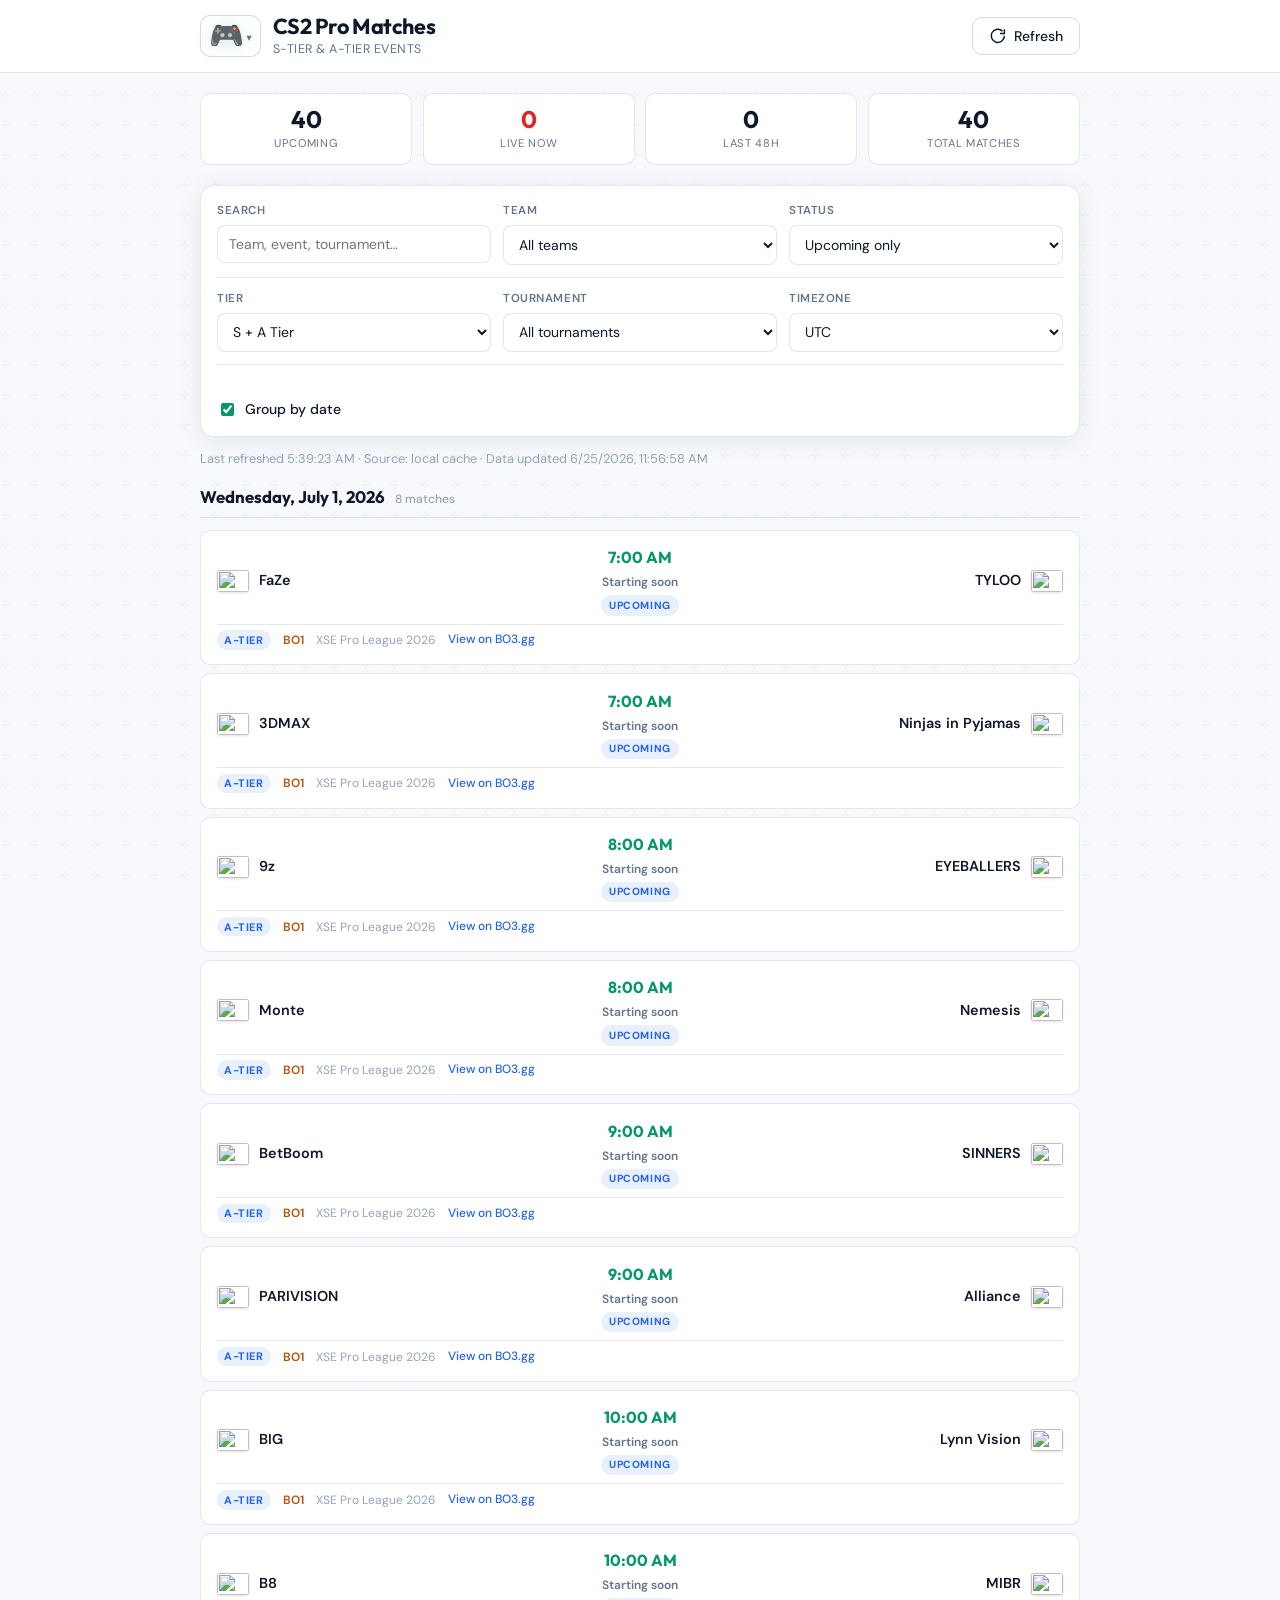
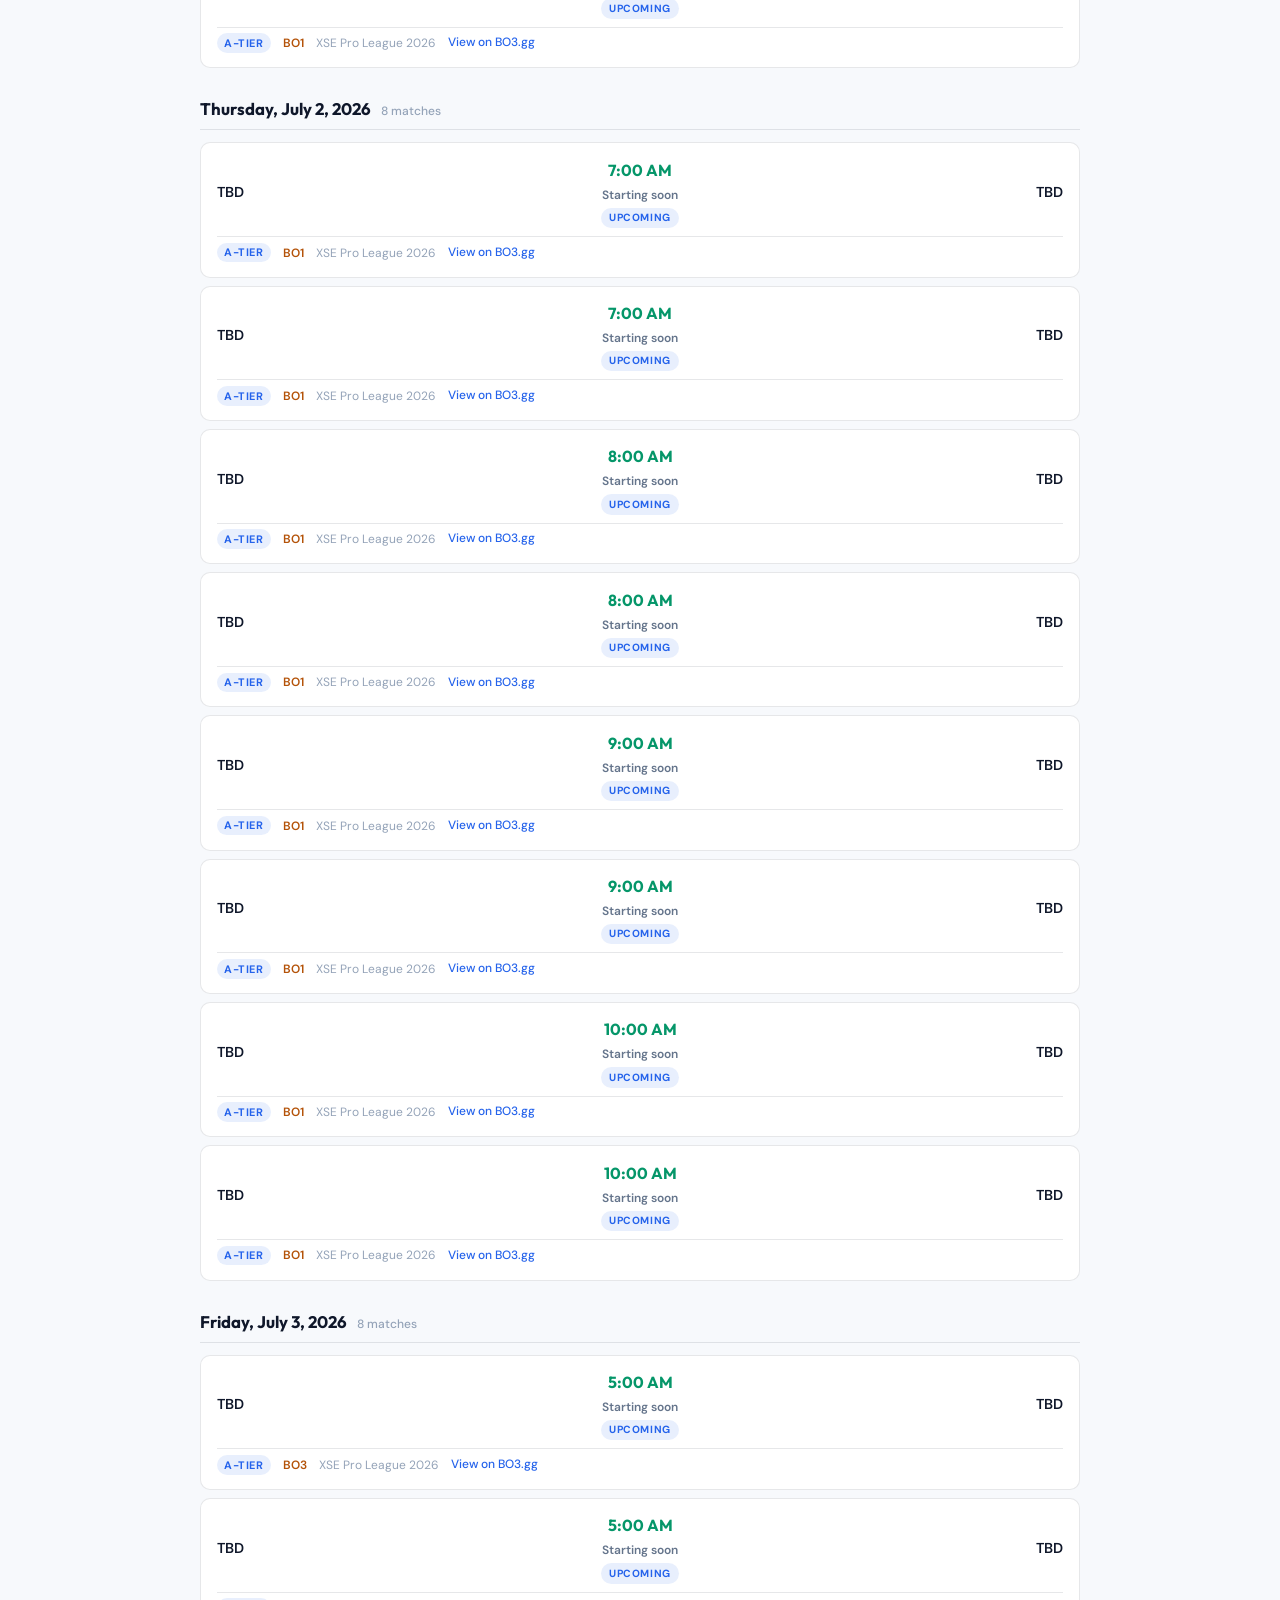
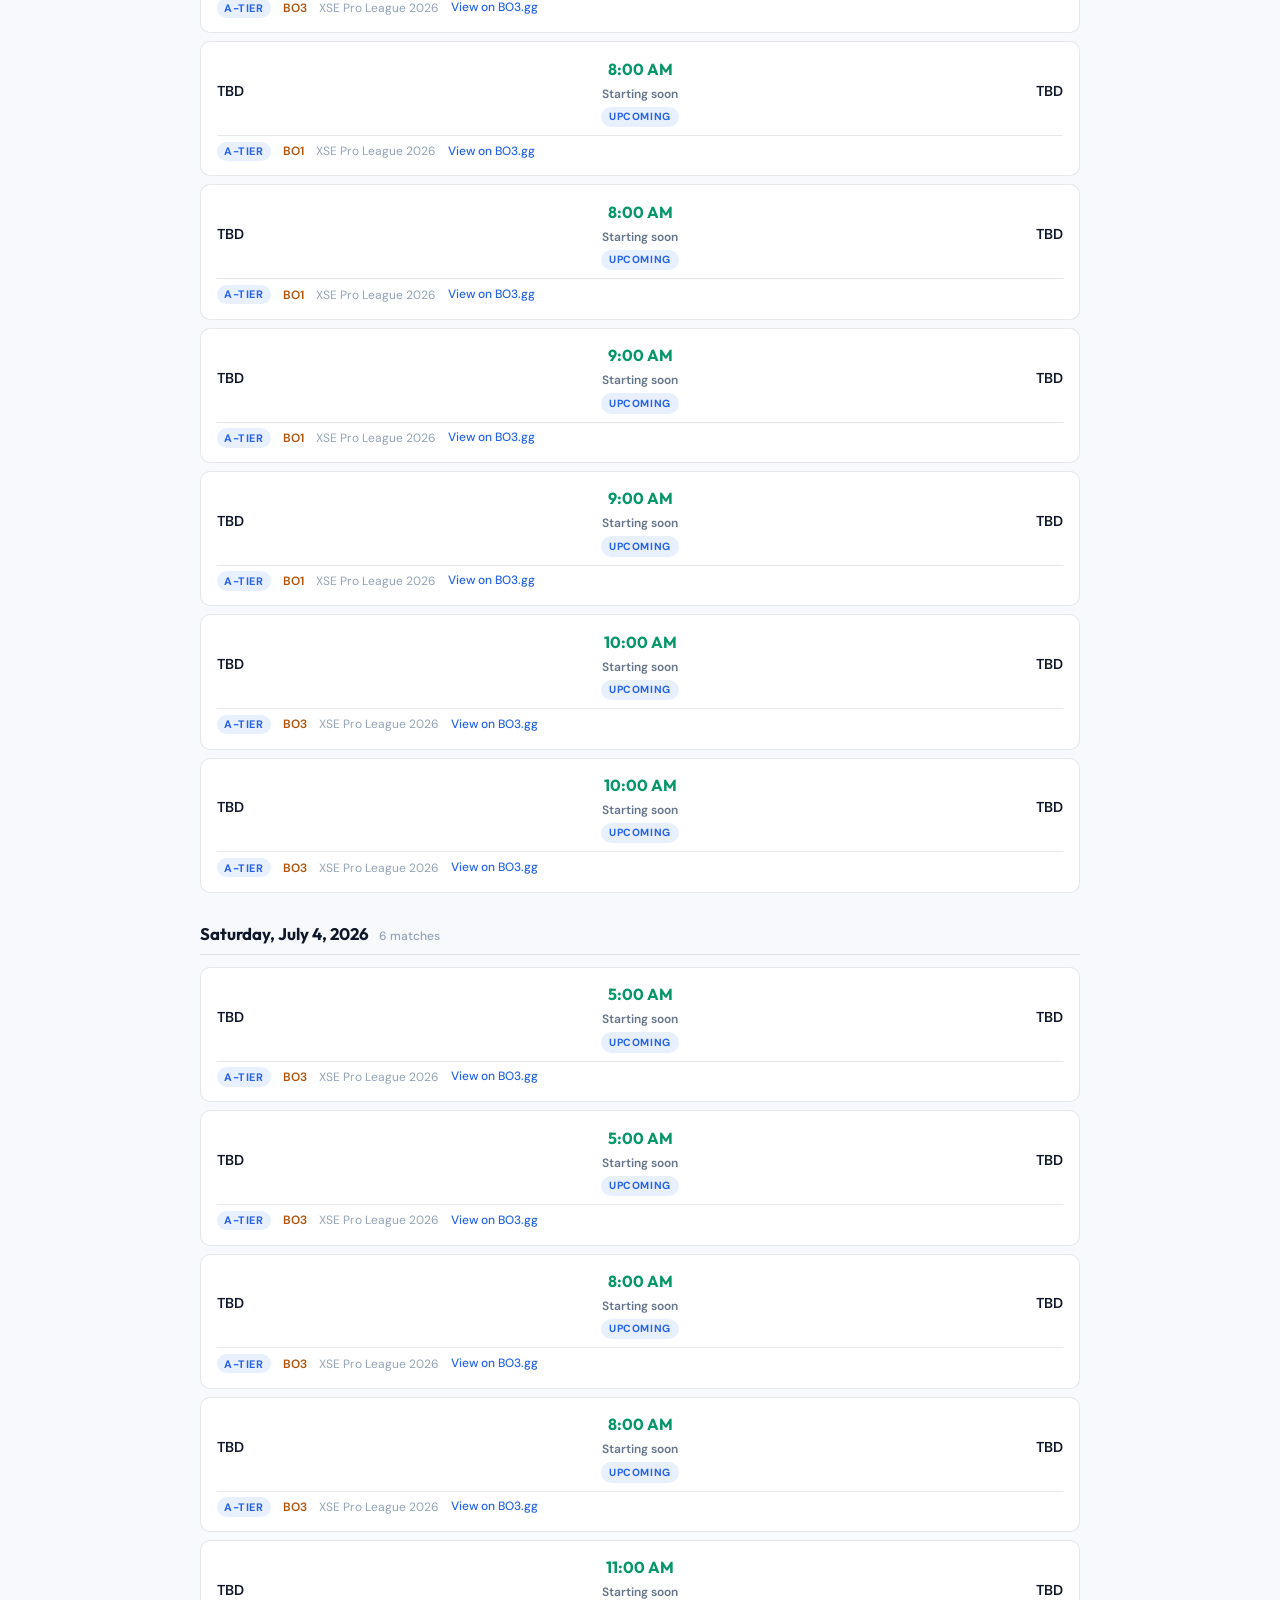
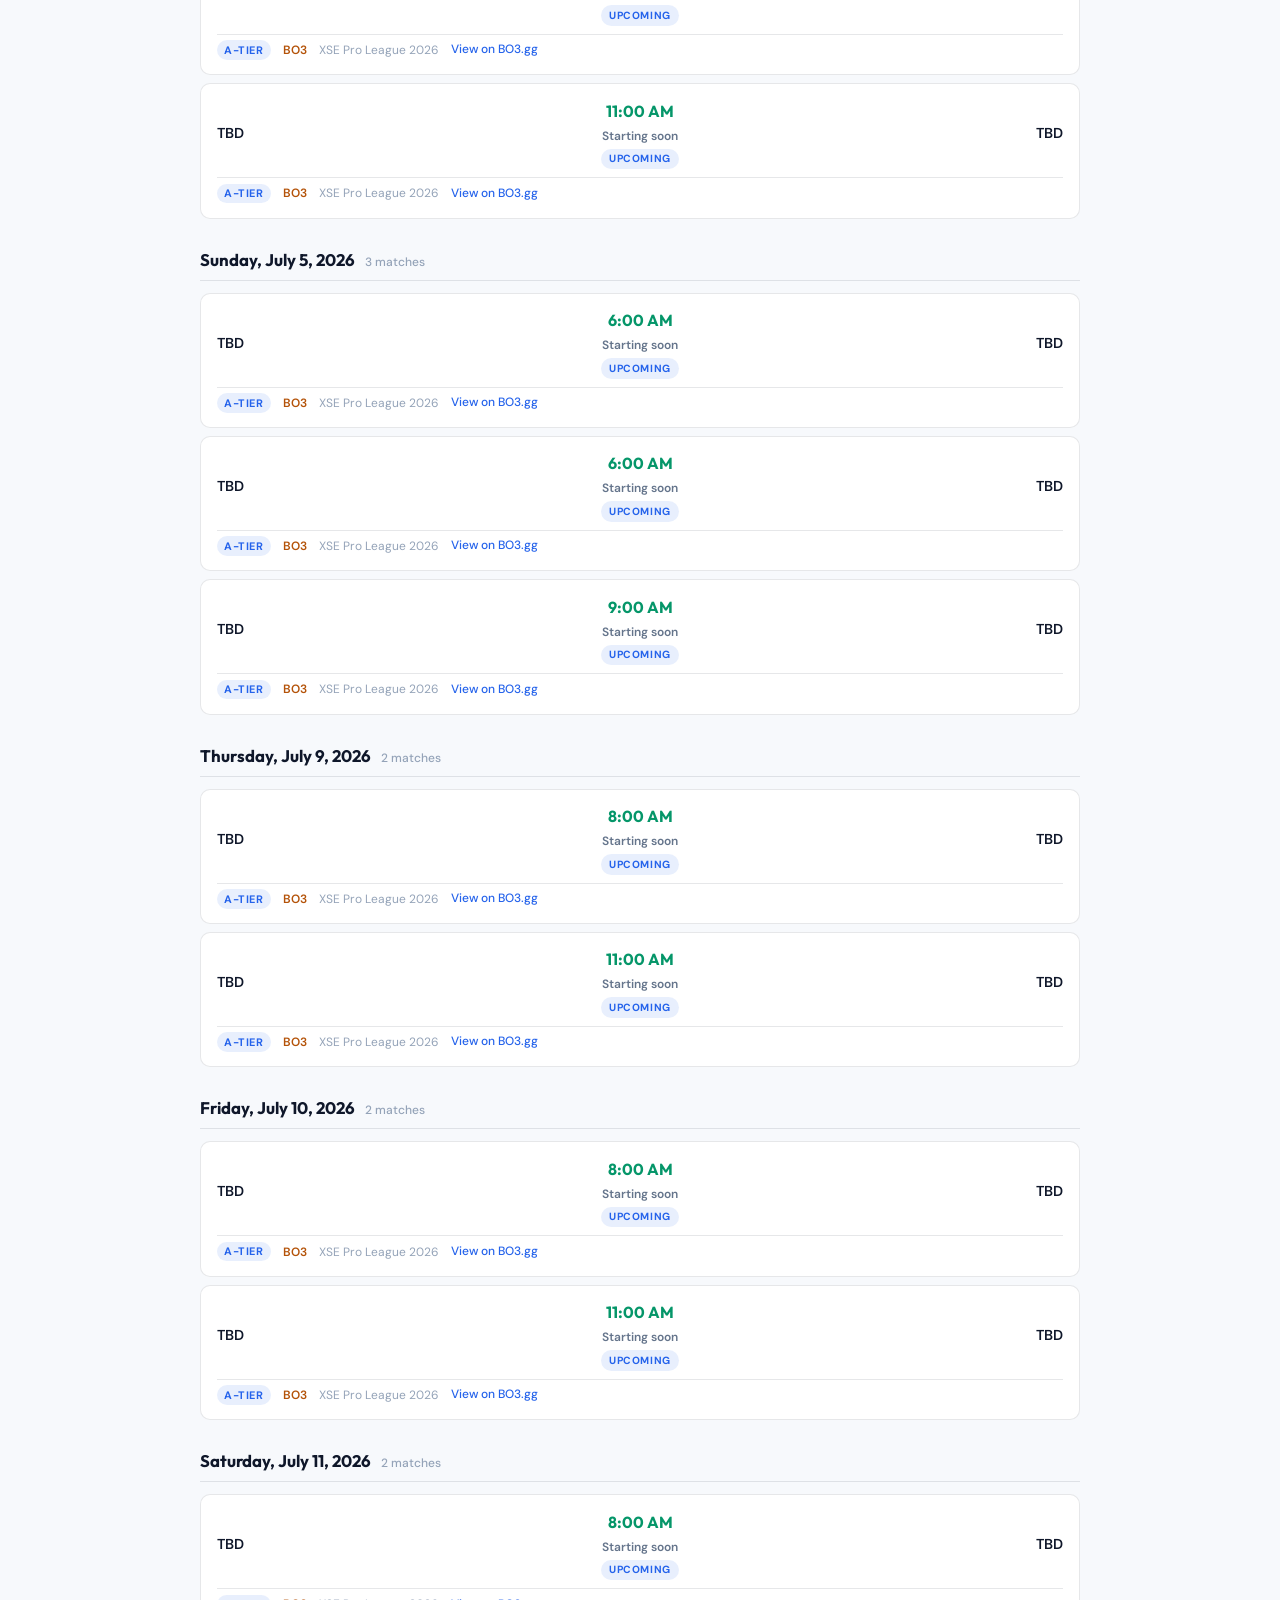
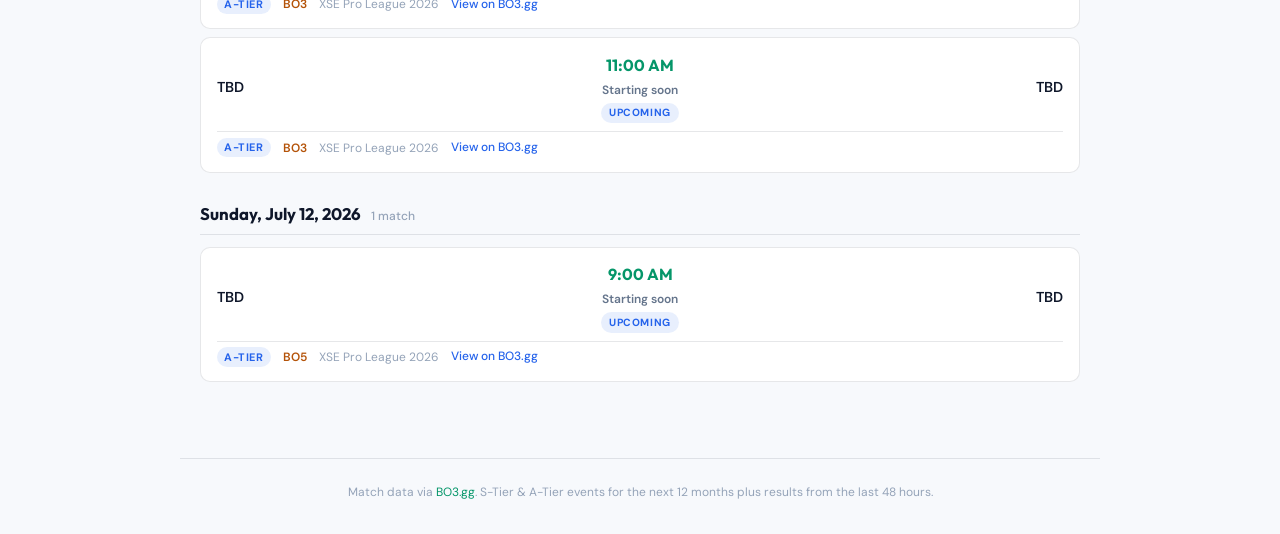
==== cs2.html @ 3adca9ad "Add CS2 page and sport switcher between World Cup and CS2. Includes bundled S/A tier CS2 data, share" ====
<!DOCTYPE html>
<html lang="en">
<head>
  <meta charset="UTF-8">
  <meta name="viewport" content="width=device-width, initial-scale=1.0">
  <meta name="description" content="Counter-Strike 2 pro match schedule — S-Tier and A-Tier events, live scores, and countdowns.">
  <meta name="theme-color" content="#f7f9fc">
  <title>CS2 Pro Matches — S & A Tier</title>
  <link rel="preconnect" href="https://fonts.googleapis.com">
  <link rel="preconnect" href="https://fonts.gstatic.com" crossorigin>
  <link href="https://fonts.googleapis.com/css2?family=DM+Sans:ital,opsz,wght@0,9..40,400;0,9..40,500;0,9..40,600;0,9..40,700;1,9..40,400&family=Outfit:wght@600;700;800&display=swap" rel="stylesheet">
  <link rel="stylesheet" href="styles.css">
</head>
<body class="page-cs2">
  <div class="page-bg" aria-hidden="true"></div>

  <header class="site-header">
    <div class="header-inner">
      <div class="brand">
        <div class="sport-picker">
          <button type="button" class="sport-picker-btn" id="sport-picker-btn" aria-haspopup="listbox" aria-expanded="false" aria-label="Choose sport">
            <span class="sport-picker-icon" aria-hidden="true">🎮</span>
            <span class="sport-picker-caret" aria-hidden="true">▾</span>
          </button>
          <div class="sport-picker-menu" id="sport-picker-menu" hidden role="listbox"></div>
        </div>
        <div>
          <h1>CS2 Pro Matches</h1>
          <p class="brand-sub">S-Tier &amp; A-Tier events</p>
        </div>
      </div>
      <div class="header-actions">
        <button type="button" id="refresh-btn" class="btn btn-ghost" title="Reload latest match data">
          <svg class="icon" viewBox="0 0 24 24" fill="none" stroke="currentColor" stroke-width="2" aria-hidden="true">
            <path d="M21 12a9 9 0 1 1-2.64-6.36"/><polyline points="21 3 21 9 15 9"/>
          </svg>
          <span class="btn-label">Refresh</span>
        </button>
      </div>
    </div>
  </header>

  <main class="main">
    <section class="stats-bar" id="stats-bar" aria-label="Match summary">
      <div class="stat-card">
        <span class="stat-value" id="stat-upcoming">—</span>
        <span class="stat-label">Upcoming</span>
      </div>
      <div class="stat-card stat-live">
        <span class="stat-value" id="stat-live">—</span>
        <span class="stat-label">Live now</span>
      </div>
      <div class="stat-card">
        <span class="stat-value" id="stat-finished">—</span>
        <span class="stat-label">Last 48h</span>
      </div>
      <div class="stat-card">
        <span class="stat-value" id="stat-total">—</span>
        <span class="stat-label">Total matches</span>
      </div>
    </section>

    <section class="controls" aria-label="Filters">
      <div class="controls-row">
        <div class="control-group control-search">
          <label for="search-input">Search</label>
          <input type="search" id="search-input" placeholder="Team, event, tournament…" autocomplete="off">
        </div>
        <div class="control-group">
          <label for="team-filter">Team</label>
          <select id="team-filter">
            <option value="">All teams</option>
          </select>
        </div>
        <div class="control-group">
          <label for="status-filter">Status</label>
          <select id="status-filter">
            <option value="all">All matches</option>
            <option value="upcoming" selected>Upcoming only</option>
            <option value="live">Live only</option>
            <option value="finished">Results (48h)</option>
          </select>
        </div>
      </div>
      <div class="controls-row">
        <div class="control-group">
          <label for="tier-filter">Tier</label>
          <select id="tier-filter">
            <option value="sa" selected>S + A Tier</option>
            <option value="S">S-Tier only</option>
            <option value="A">A-Tier only</option>
          </select>
        </div>
        <div class="control-group">
          <label for="event-filter">Tournament</label>
          <select id="event-filter">
            <option value="">All tournaments</option>
          </select>
        </div>
        <div class="control-group">
          <label for="timezone-select">Timezone</label>
          <select id="timezone-select"></select>
        </div>
      </div>
      <div class="controls-row">
        <div class="control-group control-toggle">
          <label class="toggle-label">
            <input type="checkbox" id="group-by-date" checked>
            <span>Group by date</span>
          </label>
        </div>
      </div>
    </section>

    <p class="meta-line" id="meta-line" aria-live="polite"></p>

    <div id="loading" class="loading" hidden>
      <div class="spinner" aria-hidden="true"></div>
      <p>Loading matches…</p>
    </div>

    <div id="error" class="error-banner" hidden role="alert">
      <p id="error-message"></p>
      <button type="button" class="btn btn-small" id="retry-btn">Try again</button>
    </div>

    <div id="matches-container" class="matches-container"></div>

    <p id="empty-state" class="empty-state" hidden>No matches match your filters. Try adjusting your selection.</p>
  </main>

  <footer class="site-footer">
    <p>Match data via <a href="https://bo3.gg" target="_blank" rel="noopener">BO3.gg</a>. S-Tier &amp; A-Tier events for the next 12 months plus results from the last 48 hours.</p>
  </footer>

  <script src="shared.js"></script>
  <script src="data/cs2-matches.js"></script>
  <script src="cs2.js"></script>
</body>
</html>
---- styles.css ----
:root {
  --bg-deep: #f7f9fc;
  --bg-card: #ffffff;
  --bg-card-hover: #f1f5f9;
  --bg-input: #ffffff;
  --border: rgba(15, 23, 42, 0.1);
  --border-strong: rgba(15, 23, 42, 0.16);
  --text: #0f172a;
  --text-muted: #64748b;
  --text-dim: #94a3b8;
  --accent: #059669;
  --accent-glow: rgba(5, 150, 105, 0.18);
  --accent-2: #2563eb;
  --live: #dc2626;
  --live-glow: rgba(220, 38, 38, 0.18);
  --gold: #b45309;
  --radius: 14px;
  --radius-sm: 10px;
  --shadow: 0 4px 24px rgba(15, 23, 42, 0.08);
  --font-body: "DM Sans", system-ui, sans-serif;
  --font-display: "Outfit", system-ui, sans-serif;
  --header-h: 72px;
  --max-w: 920px;
}

*, *::before, *::after {
  box-sizing: border-box;
}

html {
  scroll-behavior: smooth;
}

body {
  margin: 0;
  min-height: 100dvh;
  font-family: var(--font-body);
  font-size: 15px;
  line-height: 1.5;
  color: var(--text);
  background: var(--bg-deep);
  -webkit-font-smoothing: antialiased;
}

.page-bg {
  position: fixed;
  inset: 0;
  z-index: -1;
  background:
    radial-gradient(ellipse 80% 50% at 50% -20%, rgba(5, 150, 105, 0.08), transparent),
    radial-gradient(ellipse 60% 40% at 100% 50%, rgba(37, 99, 235, 0.06), transparent),
    radial-gradient(ellipse 50% 30% at 0% 80%, rgba(180, 83, 9, 0.05), transparent),
    var(--bg-deep);
}

.page-bg::after {
  content: "";
  position: absolute;
  inset: 0;
  background-image: url("data:image/svg+xml,%3Csvg width='60' height='60' viewBox='0 0 60 60' xmlns='http://www.w3.org/2000/svg'%3E%3Cg fill='none' fill-rule='evenodd'%3E%3Cg fill='%230f172a' fill-opacity='0.03'%3E%3Cpath d='M36 34v-4h-2v4h-4v2h4v4h2v-4h4v-2h-4zm0-30V0h-2v4h-4v2h4v4h2V6h4V4h-4zM6 34v-4H4v4H0v2h4v4h2v-4h4v-2H6zM6 4V0H4v4H0v2h4v4h2V6h4V4H6z'/%3E%3C/g%3E%3C/g%3E%3C/svg%3E");
  opacity: 0.8;
  pointer-events: none;
}

/* Header */
.site-header {
  position: sticky;
  top: 0;
  z-index: 100;
  backdrop-filter: blur(16px) saturate(1.4);
  background: rgba(255, 255, 255, 0.88);
  border-bottom: 1px solid var(--border);
}

.header-inner {
  max-width: var(--max-w);
  margin: 0 auto;
  padding: 0.85rem 1.25rem;
  display: flex;
  align-items: center;
  justify-content: space-between;
  gap: 1rem;
}

.brand {
  display: flex;
  align-items: center;
  gap: 0.75rem;
}

.brand-icon {
  font-size: 1.75rem;
  filter: drop-shadow(0 2px 8px var(--accent-glow));
}

.sport-picker {
  position: relative;
}

.sport-picker-btn {
  display: flex;
  align-items: center;
  gap: 0.15rem;
  padding: 0.35rem 0.5rem;
  border: 1px solid var(--border-strong);
  border-radius: var(--radius-sm);
  background: var(--bg-card);
  cursor: pointer;
  font-family: inherit;
  transition: border-color 0.15s, box-shadow 0.15s;
}

.sport-picker-btn:hover {
  border-color: var(--accent);
  box-shadow: 0 0 0 3px var(--accent-glow);
}

.sport-picker-icon {
  font-size: 1.75rem;
  line-height: 1;
  filter: drop-shadow(0 2px 8px var(--accent-glow));
}

.sport-picker-caret {
  font-size: 0.65rem;
  color: var(--text-muted);
  margin-top: 0.15rem;
}

.sport-picker-menu {
  position: absolute;
  top: calc(100% + 0.35rem);
  left: 0;
  z-index: 100;
  min-width: 12rem;
  padding: 0.35rem;
  border: 1px solid var(--border-strong);
  border-radius: var(--radius-sm);
  background: var(--bg-card);
  box-shadow: var(--shadow-lg);
}

.sport-option {
  display: flex;
  align-items: center;
  gap: 0.5rem;
  padding: 0.55rem 0.75rem;
  border-radius: calc(var(--radius-sm) - 2px);
  color: var(--text);
  text-decoration: none;
  font-size: 0.875rem;
  font-weight: 500;
}

.sport-option:hover {
  background: rgba(37, 99, 235, 0.08);
}

.sport-option.is-active {
  background: rgba(37, 99, 235, 0.12);
  color: var(--accent-2);
  font-weight: 600;
}

.page-cs2 .page-bg {
  background:
    radial-gradient(ellipse 80% 50% at 50% -20%, rgba(249, 115, 22, 0.08), transparent),
    radial-gradient(ellipse 60% 40% at 100% 0%, rgba(37, 99, 235, 0.06), transparent),
    var(--bg);
}

.match-meta .tier-tag {
  font-weight: 700;
  font-size: 0.68rem;
  text-transform: uppercase;
  letter-spacing: 0.05em;
  padding: 0.1rem 0.45rem;
  border-radius: 999px;
}

.tier-tag.tier-s {
  background: rgba(234, 179, 8, 0.15);
  color: #b45309;
}

.tier-tag.tier-a {
  background: rgba(37, 99, 235, 0.1);
  color: var(--accent-2);
}

.match-link {
  color: var(--accent-2);
  text-decoration: none;
  font-weight: 500;
}

.match-link:hover {
  text-decoration: underline;
}

.team-logo {
  object-fit: contain;
  border-radius: 4px;
}

.brand h1 {
  margin: 0;
  font-family: var(--font-display);
  font-size: 1.35rem;
  font-weight: 700;
  letter-spacing: -0.02em;
  line-height: 1.2;
}

.brand-sub {
  margin: 0;
  font-size: 0.78rem;
  color: var(--text-muted);
  letter-spacing: 0.04em;
  text-transform: uppercase;
}

/* Buttons */
.btn {
  display: inline-flex;
  align-items: center;
  gap: 0.45rem;
  padding: 0.55rem 1rem;
  border: 1px solid var(--border-strong);
  border-radius: var(--radius-sm);
  background: var(--bg-card);
  color: var(--text);
  font-family: inherit;
  font-size: 0.875rem;
  font-weight: 500;
  cursor: pointer;
  transition: background 0.2s, border-color 0.2s, transform 0.15s;
}

.btn:hover {
  background: var(--bg-card-hover);
  border-color: rgba(5, 150, 105, 0.35);
}

.btn:active {
  transform: scale(0.97);
}

.btn-ghost {
  background: transparent;
}

.btn-small {
  padding: 0.4rem 0.85rem;
  font-size: 0.8rem;
}

.icon {
  width: 1.1rem;
  height: 1.1rem;
}

.btn.is-loading .icon {
  animation: spin 0.8s linear infinite;
}

@keyframes spin {
  to { transform: rotate(360deg); }
}

/* Main */
.main {
  max-width: var(--max-w);
  margin: 0 auto;
  padding: 1.25rem 1.25rem 3rem;
}

/* Stats bar */
.stats-bar {
  display: grid;
  grid-template-columns: repeat(4, 1fr);
  gap: 0.65rem;
  margin-bottom: 1.25rem;
}

.stat-card {
  background: var(--bg-card);
  border: 1px solid var(--border);
  border-radius: var(--radius-sm);
  padding: 0.75rem 0.5rem;
  text-align: center;
  backdrop-filter: blur(8px);
}

.stat-value {
  display: block;
  font-family: var(--font-display);
  font-size: 1.5rem;
  font-weight: 700;
  line-height: 1.1;
  color: var(--text);
}

.stat-label {
  display: block;
  margin-top: 0.2rem;
  font-size: 0.7rem;
  color: var(--text-muted);
  text-transform: uppercase;
  letter-spacing: 0.06em;
}

.stat-live .stat-value {
  color: var(--live);
}

.stat-live.has-live {
  border-color: rgba(220, 38, 38, 0.35);
  box-shadow: 0 0 16px var(--live-glow);
  animation: pulse-live 2s ease-in-out infinite;
}

@keyframes pulse-live {
  0%, 100% { box-shadow: 0 0 12px var(--live-glow); }
  50% { box-shadow: 0 0 24px var(--live-glow); }
}

/* Controls */
.controls {
  background: var(--bg-card);
  border: 1px solid var(--border);
  border-radius: var(--radius);
  padding: 1rem;
  margin-bottom: 0.75rem;
  backdrop-filter: blur(12px);
  box-shadow: var(--shadow);
}

.controls-row {
  display: grid;
  grid-template-columns: repeat(3, 1fr);
  gap: 0.75rem;
}

.controls-row + .controls-row {
  margin-top: 0.75rem;
  padding-top: 0.75rem;
  border-top: 1px solid var(--border);
}

.control-group {
  display: flex;
  flex-direction: column;
  gap: 0.35rem;
  min-width: 0;
}

.control-group label {
  font-size: 0.72rem;
  font-weight: 600;
  color: var(--text-muted);
  text-transform: uppercase;
  letter-spacing: 0.05em;
}

.control-group input,
.control-group select {
  width: 100%;
  padding: 0.55rem 0.7rem;
  border: 1px solid var(--border);
  border-radius: 8px;
  background: var(--bg-input);
  color: var(--text);
  font-family: inherit;
  font-size: 0.875rem;
  outline: none;
  transition: border-color 0.2s, box-shadow 0.2s;
}

.control-group input:focus,
.control-group select:focus {
  border-color: var(--accent);
  box-shadow: 0 0 0 3px var(--accent-glow);
}

.control-search {
  grid-column: span 1;
}

.toggle-label {
  display: flex;
  align-items: center;
  gap: 0.5rem;
  margin-top: 1.35rem;
  font-size: 0.875rem !important;
  font-weight: 500 !important;
  text-transform: none !important;
  letter-spacing: normal !important;
  color: var(--text) !important;
  cursor: pointer;
}

.toggle-label input {
  width: auto;
  accent-color: var(--accent);
}

.meta-line {
  margin: 0 0 1rem;
  font-size: 0.8rem;
  color: var(--text-dim);
}

/* Loading & error */
.loading {
  display: flex;
  flex-direction: column;
  align-items: center;
  gap: 1rem;
  padding: 3rem 1rem;
  color: var(--text-muted);
}

.loading[hidden],
.error-banner[hidden],
.empty-state[hidden] {
  display: none !important;
}

.spinner {
  width: 36px;
  height: 36px;
  border: 3px solid var(--border);
  border-top-color: var(--accent);
  border-radius: 50%;
  animation: spin 0.7s linear infinite;
}

.error-banner {
  display: flex;
  align-items: center;
  justify-content: space-between;
  gap: 1rem;
  flex-wrap: wrap;
  padding: 0.85rem 1rem;
  margin-bottom: 1rem;
  background: #fef2f2;
  border: 1px solid rgba(220, 38, 38, 0.25);
  border-radius: var(--radius-sm);
  color: #b91c1c;
}

.error-banner p {
  margin: 0;
  font-size: 0.875rem;
}

.empty-state {
  text-align: center;
  padding: 2.5rem 1rem;
  color: var(--text-muted);
}

/* Date groups */
.date-group {
  margin-bottom: 1.75rem;
}

.date-heading {
  display: flex;
  align-items: baseline;
  gap: 0.65rem;
  margin: 0 0 0.75rem;
  padding-bottom: 0.5rem;
  border-bottom: 1px solid var(--border);
}

.date-heading time {
  font-family: var(--font-display);
  font-size: 1.05rem;
  font-weight: 700;
  color: var(--text);
}

.date-heading .match-count {
  font-size: 0.75rem;
  color: var(--text-dim);
  font-weight: 500;
}

/* Match card */
.match-card {
  display: grid;
  grid-template-columns: 1fr auto 1fr;
  align-items: center;
  gap: 0.5rem 0.75rem;
  padding: 0.9rem 1rem;
  margin-bottom: 0.5rem;
  background: var(--bg-card);
  border: 1px solid var(--border);
  border-radius: var(--radius-sm);
  backdrop-filter: blur(8px);
  transition: background 0.2s, border-color 0.2s, transform 0.15s;
}

.match-card:hover {
  background: var(--bg-card-hover);
  border-color: var(--border-strong);
}

.match-card.is-live {
  border-color: rgba(220, 38, 38, 0.35);
  box-shadow: 0 0 12px var(--live-glow);
}

.match-card.is-finished {
  opacity: 0.88;
}

.team {
  display: flex;
  align-items: center;
  gap: 0.6rem;
  min-width: 0;
}

.team-away {
  flex-direction: row-reverse;
  text-align: right;
}

.team-flag {
  width: 32px;
  height: 22px;
  object-fit: cover;
  border-radius: 3px;
  box-shadow: 0 1px 3px rgba(15, 23, 42, 0.12);
  flex-shrink: 0;
}

.team-name {
  font-weight: 600;
  font-size: 0.9rem;
  white-space: nowrap;
  overflow: hidden;
  text-overflow: ellipsis;
}

.team-link {
  padding: 0;
  border: none;
  background: none;
  font: inherit;
  color: inherit;
  cursor: pointer;
  text-align: inherit;
  border-radius: 4px;
  transition: color 0.15s;
}

.team-link:hover {
  color: var(--accent);
  text-decoration: underline;
  text-underline-offset: 2px;
}

.team-link:focus-visible {
  outline: 2px solid var(--accent);
  outline-offset: 2px;
}

.team-away .team-link {
  text-align: right;
}

.match-center {
  display: flex;
  flex-direction: column;
  align-items: center;
  gap: 0.25rem;
  min-width: 5.5rem;
}

.match-time {
  font-family: var(--font-display);
  font-size: 1rem;
  font-weight: 700;
  color: var(--accent);
  white-space: nowrap;
}

.match-countdown {
  font-size: 0.75rem;
  font-weight: 600;
  color: var(--text-muted);
  font-variant-numeric: tabular-nums;
  white-space: nowrap;
}

.match-score {
  font-family: var(--font-display);
  font-size: 1.25rem;
  font-weight: 800;
  letter-spacing: 0.05em;
  color: var(--text);
}

.match-vs {
  font-size: 0.75rem;
  font-weight: 600;
  color: var(--text-dim);
  letter-spacing: 0.08em;
}

.status-badge {
  display: inline-flex;
  align-items: center;
  gap: 0.3rem;
  padding: 0.15rem 0.5rem;
  border-radius: 999px;
  font-size: 0.65rem;
  font-weight: 700;
  text-transform: uppercase;
  letter-spacing: 0.06em;
}

.status-upcoming {
  background: rgba(37, 99, 235, 0.1);
  color: var(--accent-2);
}

.status-live {
  background: rgba(220, 38, 38, 0.1);
  color: var(--live);
}

.status-live::before {
  content: "";
  width: 6px;
  height: 6px;
  border-radius: 50%;
  background: var(--live);
  animation: blink 1.2s ease-in-out infinite;
}

@keyframes blink {
  0%, 100% { opacity: 1; }
  50% { opacity: 0.3; }
}

.status-finished {
  background: rgba(15, 23, 42, 0.06);
  color: var(--text-muted);
}

.match-meta {
  grid-column: 1 / -1;
  display: flex;
  flex-wrap: wrap;
  gap: 0.35rem 0.75rem;
  padding-top: 0.35rem;
  border-top: 1px solid var(--border);
  font-size: 0.75rem;
  color: var(--text-dim);
}

.match-meta span {
  display: inline-flex;
  align-items: center;
  gap: 0.25rem;
}

.match-meta .group-tag {
  color: var(--gold);
  font-weight: 600;
}

/* Footer */
.site-footer {
  max-width: var(--max-w);
  margin: 0 auto;
  padding: 1.5rem 1.25rem 2rem;
  border-top: 1px solid var(--border);
  text-align: center;
}

.site-footer p {
  margin: 0;
  font-size: 0.75rem;
  color: var(--text-dim);
  line-height: 1.6;
}

.site-footer a {
  color: var(--accent);
  text-decoration: none;
}

.site-footer a:hover {
  text-decoration: underline;
}

/* Responsive */
@media (max-width: 720px) {
  .stats-bar {
    grid-template-columns: repeat(2, 1fr);
  }

  .controls-row {
    grid-template-columns: 1fr;
  }

  .control-search {
    grid-column: span 1;
  }

  .toggle-label {
    margin-top: 0;
  }

  .btn-label {
    display: none;
  }

  .match-card {
    grid-template-columns: 1fr;
    grid-template-rows: auto auto auto;
    text-align: center;
    gap: 0.65rem;
    padding: 1rem;
  }

  .team {
    justify-content: center !important;
    flex-direction: row !important;
    text-align: left !important;
  }

  .team-away {
    flex-direction: row !important;
  }

  .match-center {
    order: -1;
    flex-direction: row;
    flex-wrap: wrap;
    justify-content: center;
    gap: 0.5rem;
  }

  .match-meta {
    justify-content: center;
  }
}

@media (max-width: 400px) {
  .brand h1 {
    font-size: 1.15rem;
  }

  .stat-value {
    font-size: 1.25rem;
  }
}

@media (prefers-reduced-motion: reduce) {
  *, *::before, *::after {
    animation-duration: 0.01ms !important;
    animation-iteration-count: 1 !important;
    transition-duration: 0.01ms !important;
  }
}

/* Squad modal */
body.modal-open {
  overflow: hidden;
}

.modal[hidden] {
  display: none !important;
}

.modal {
  position: fixed;
  inset: 0;
  z-index: 200;
  display: flex;
  align-items: center;
  justify-content: center;
  padding: 1rem;
}

.modal-backdrop {
  position: absolute;
  inset: 0;
  background: rgba(15, 23, 42, 0.45);
  backdrop-filter: blur(4px);
}

.modal-panel {
  position: relative;
  width: min(520px, 100%);
  max-height: min(85dvh, 720px);
  display: flex;
  flex-direction: column;
  background: var(--bg-card);
  border: 1px solid var(--border-strong);
  border-radius: var(--radius);
  box-shadow: 0 24px 64px rgba(15, 23, 42, 0.18);
  overflow: hidden;
}

.modal-header {
  display: flex;
  align-items: flex-start;
  justify-content: space-between;
  gap: 1rem;
  padding: 1rem 1.1rem;
  border-bottom: 1px solid var(--border);
  background: #fff;
}

.modal-title-wrap {
  display: flex;
  align-items: center;
  gap: 0.75rem;
  min-width: 0;
}

.squad-flag {
  border-radius: 4px;
  box-shadow: 0 1px 4px rgba(15, 23, 42, 0.12);
  flex-shrink: 0;
}

.modal-title {
  margin: 0;
  font-family: var(--font-display);
  font-size: 1.2rem;
  font-weight: 700;
  line-height: 1.2;
}

.modal-subtitle {
  margin: 0.2rem 0 0;
  font-size: 0.8rem;
  color: var(--text-muted);
}

.modal-close {
  flex-shrink: 0;
  width: 2rem;
  height: 2rem;
  border: none;
  border-radius: 8px;
  background: var(--bg-card-hover);
  color: var(--text-muted);
  font-size: 1.35rem;
  line-height: 1;
  cursor: pointer;
  transition: background 0.15s, color 0.15s;
}

.modal-close:hover {
  background: var(--border);
  color: var(--text);
}

.modal-body {
  overflow-y: auto;
  padding: 0.75rem 1rem 1.25rem;
}

.squad-section + .squad-section {
  margin-top: 1rem;
}

.squad-section-title {
  margin: 0 0 0.5rem;
  font-size: 0.72rem;
  font-weight: 700;
  text-transform: uppercase;
  letter-spacing: 0.06em;
  color: var(--text-muted);
}

.player-list {
  list-style: none;
  margin: 0;
  padding: 0;
}

.player-row {
  display: flex;
  align-items: flex-start;
  gap: 0.75rem;
  padding: 0.55rem 0;
  border-bottom: 1px solid var(--border);
}

.player-row:last-child {
  border-bottom: none;
}

.player-no {
  flex-shrink: 0;
  width: 1.75rem;
  font-family: var(--font-display);
  font-weight: 700;
  font-size: 0.9rem;
  color: var(--accent);
  text-align: center;
}

.player-info {
  min-width: 0;
  display: flex;
  flex-direction: column;
  gap: 0.1rem;
}

.player-name {
  font-weight: 600;
  font-size: 0.9rem;
  color: var(--text);
}

.player-captain {
  margin-left: 0.25rem;
  font-size: 0.75rem;
  font-weight: 700;
  color: var(--gold);
}

.player-meta {
  font-size: 0.75rem;
  color: var(--text-dim);
}

@media (max-width: 720px) {
  .modal {
    padding: 0;
    align-items: flex-end;
  }

  .modal-panel {
    width: 100%;
    max-height: 92dvh;
    border-radius: var(--radius) var(--radius) 0 0;
  }
}
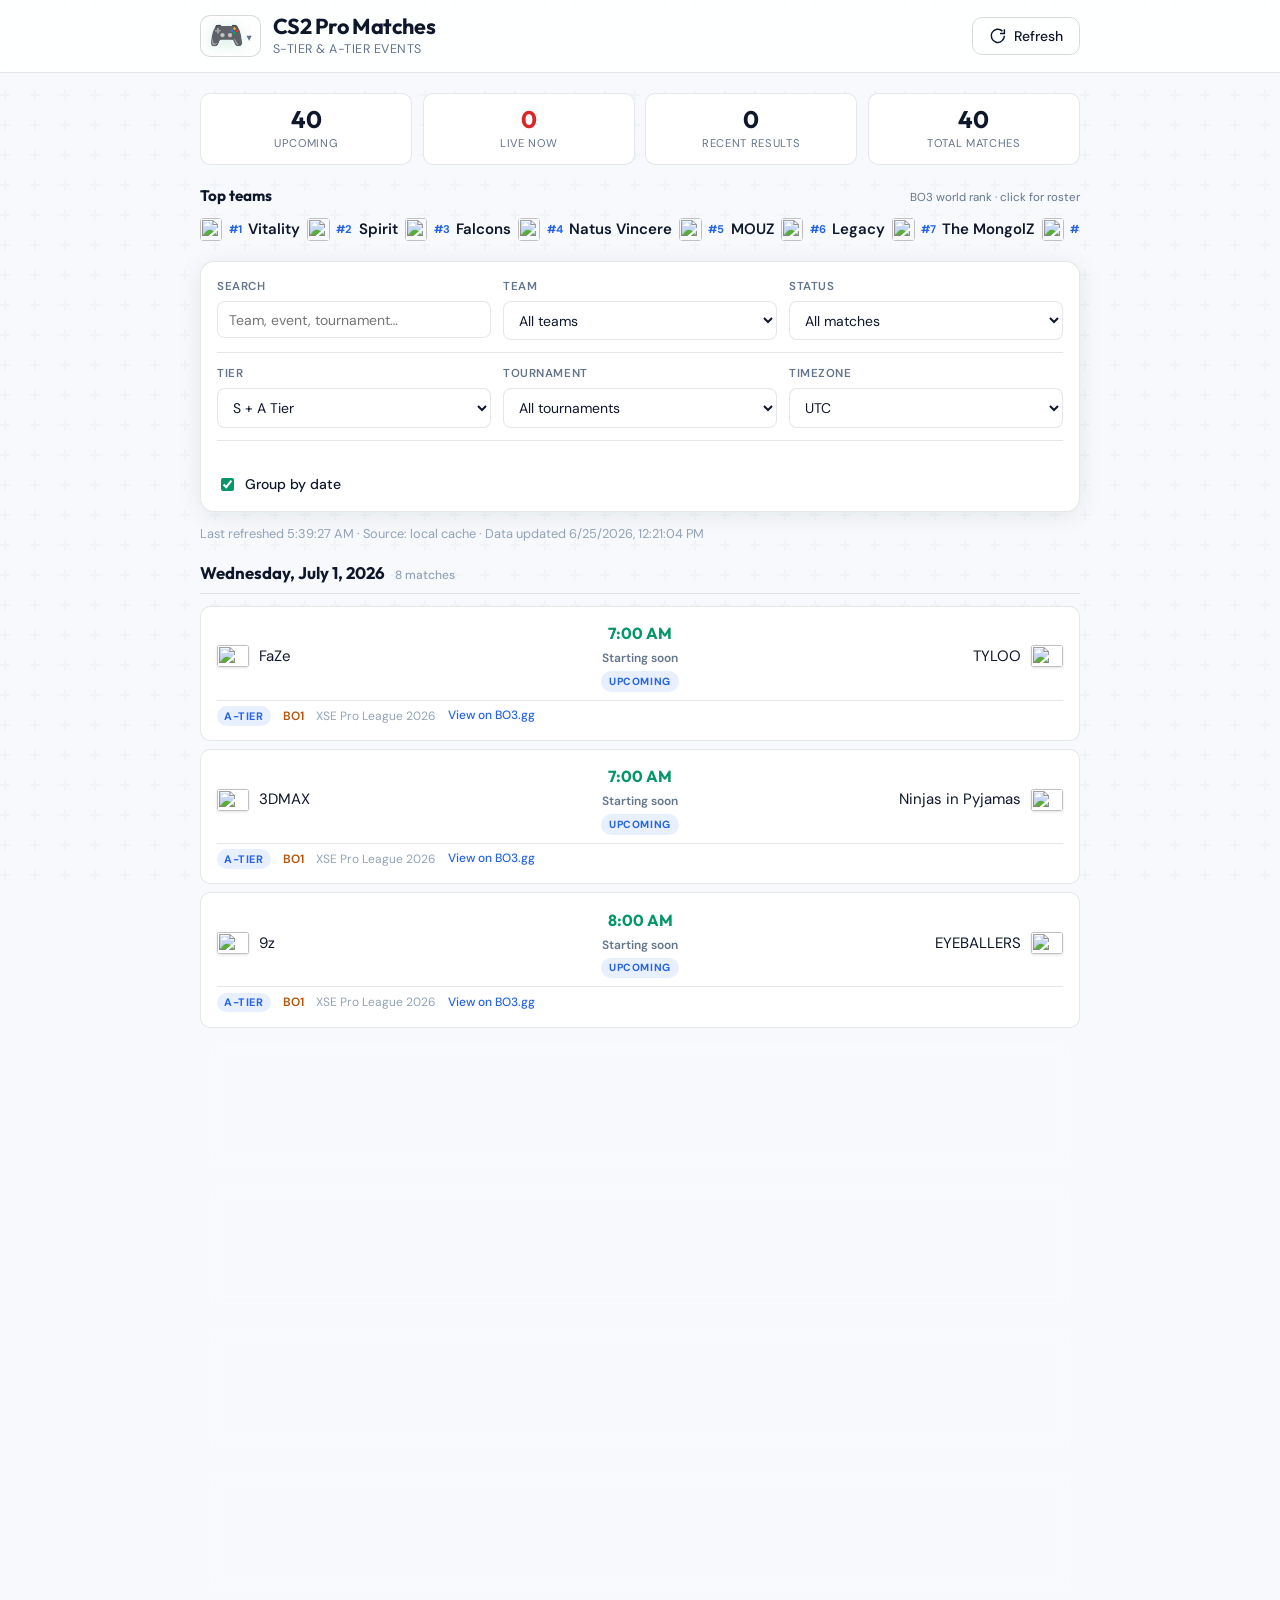
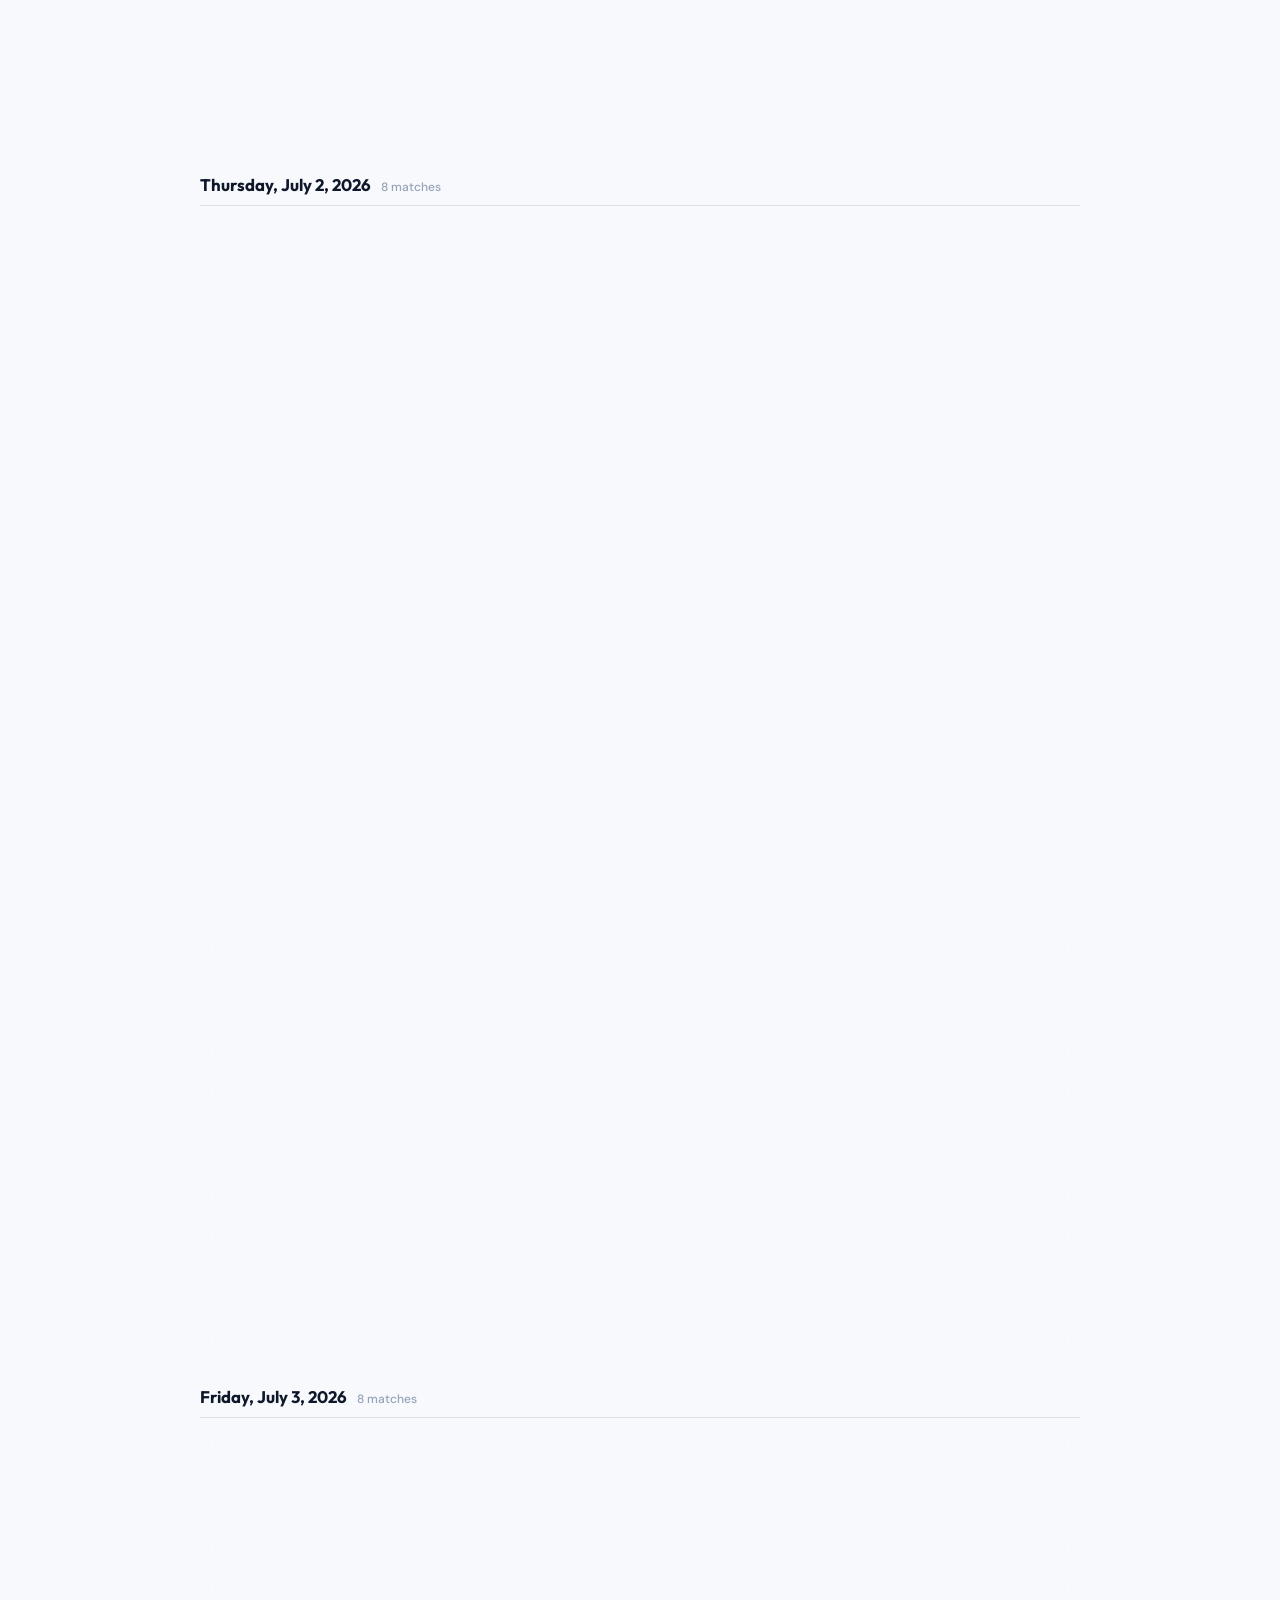
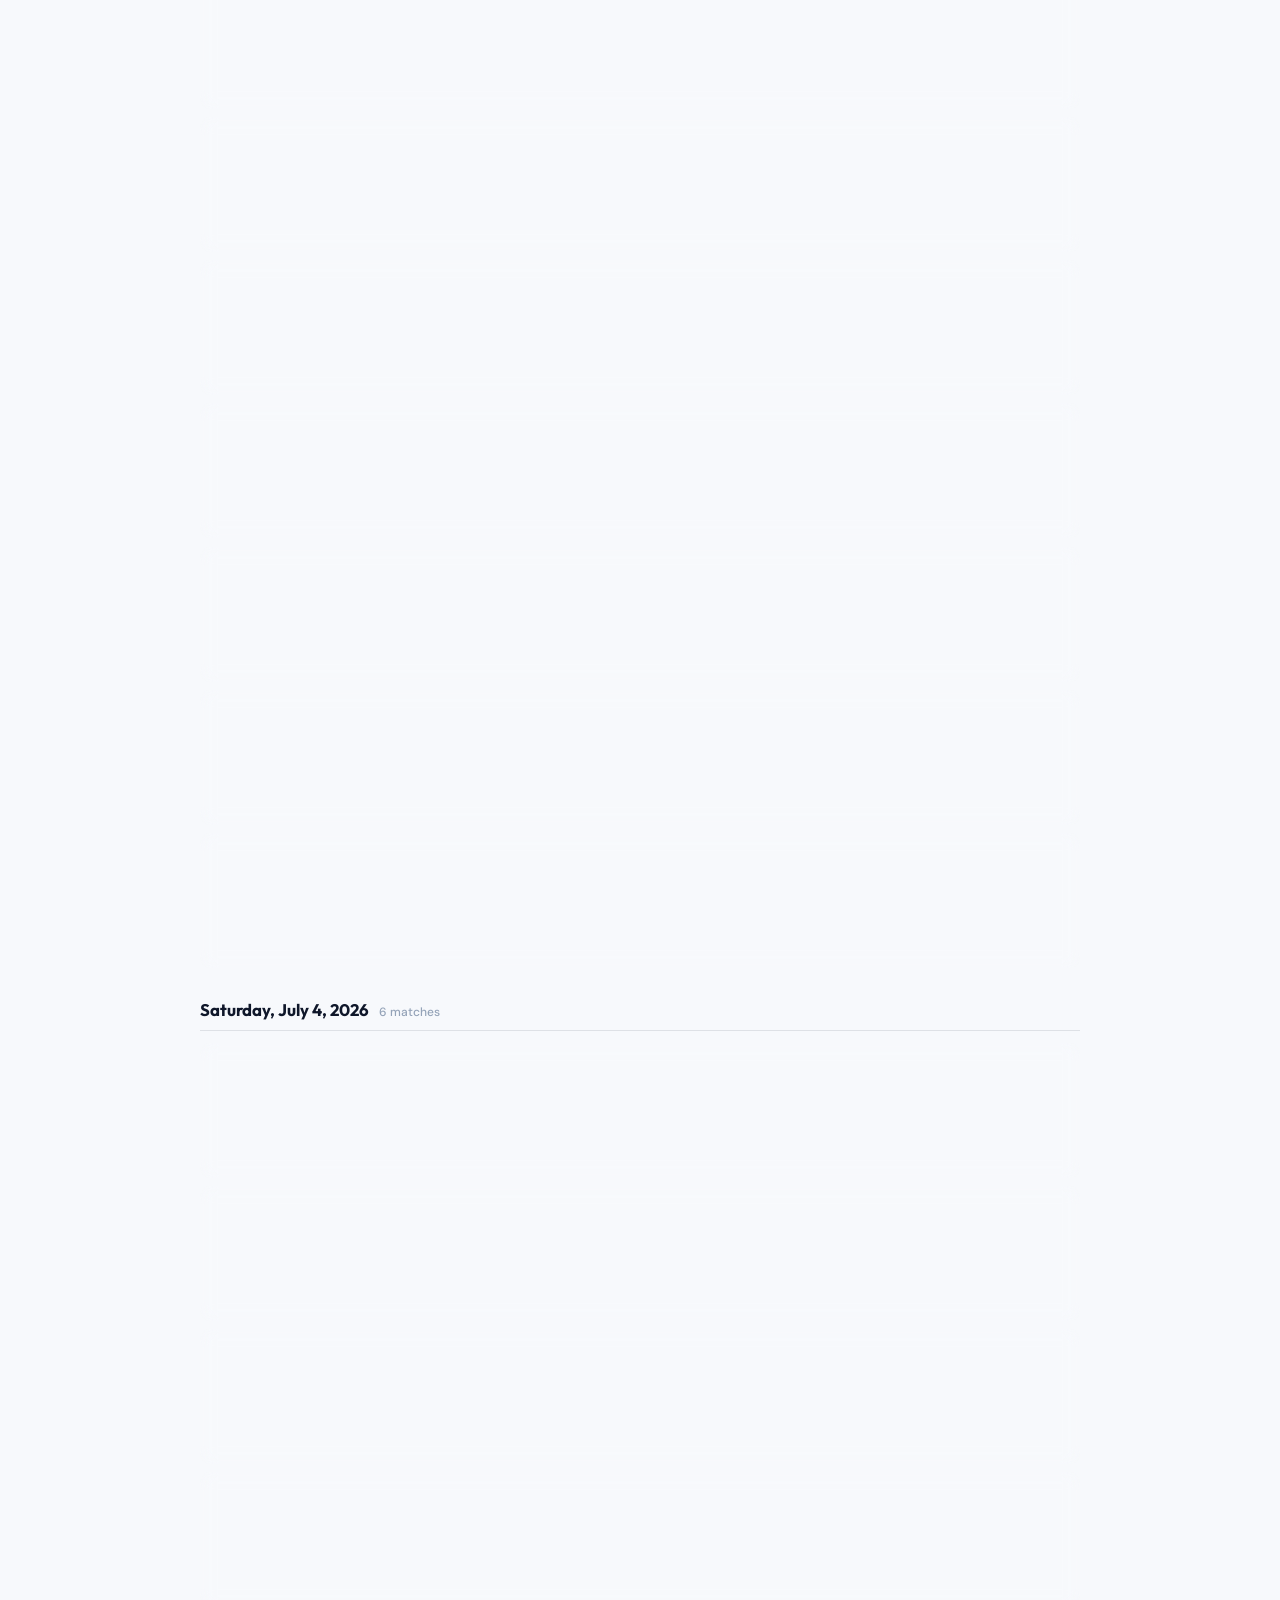
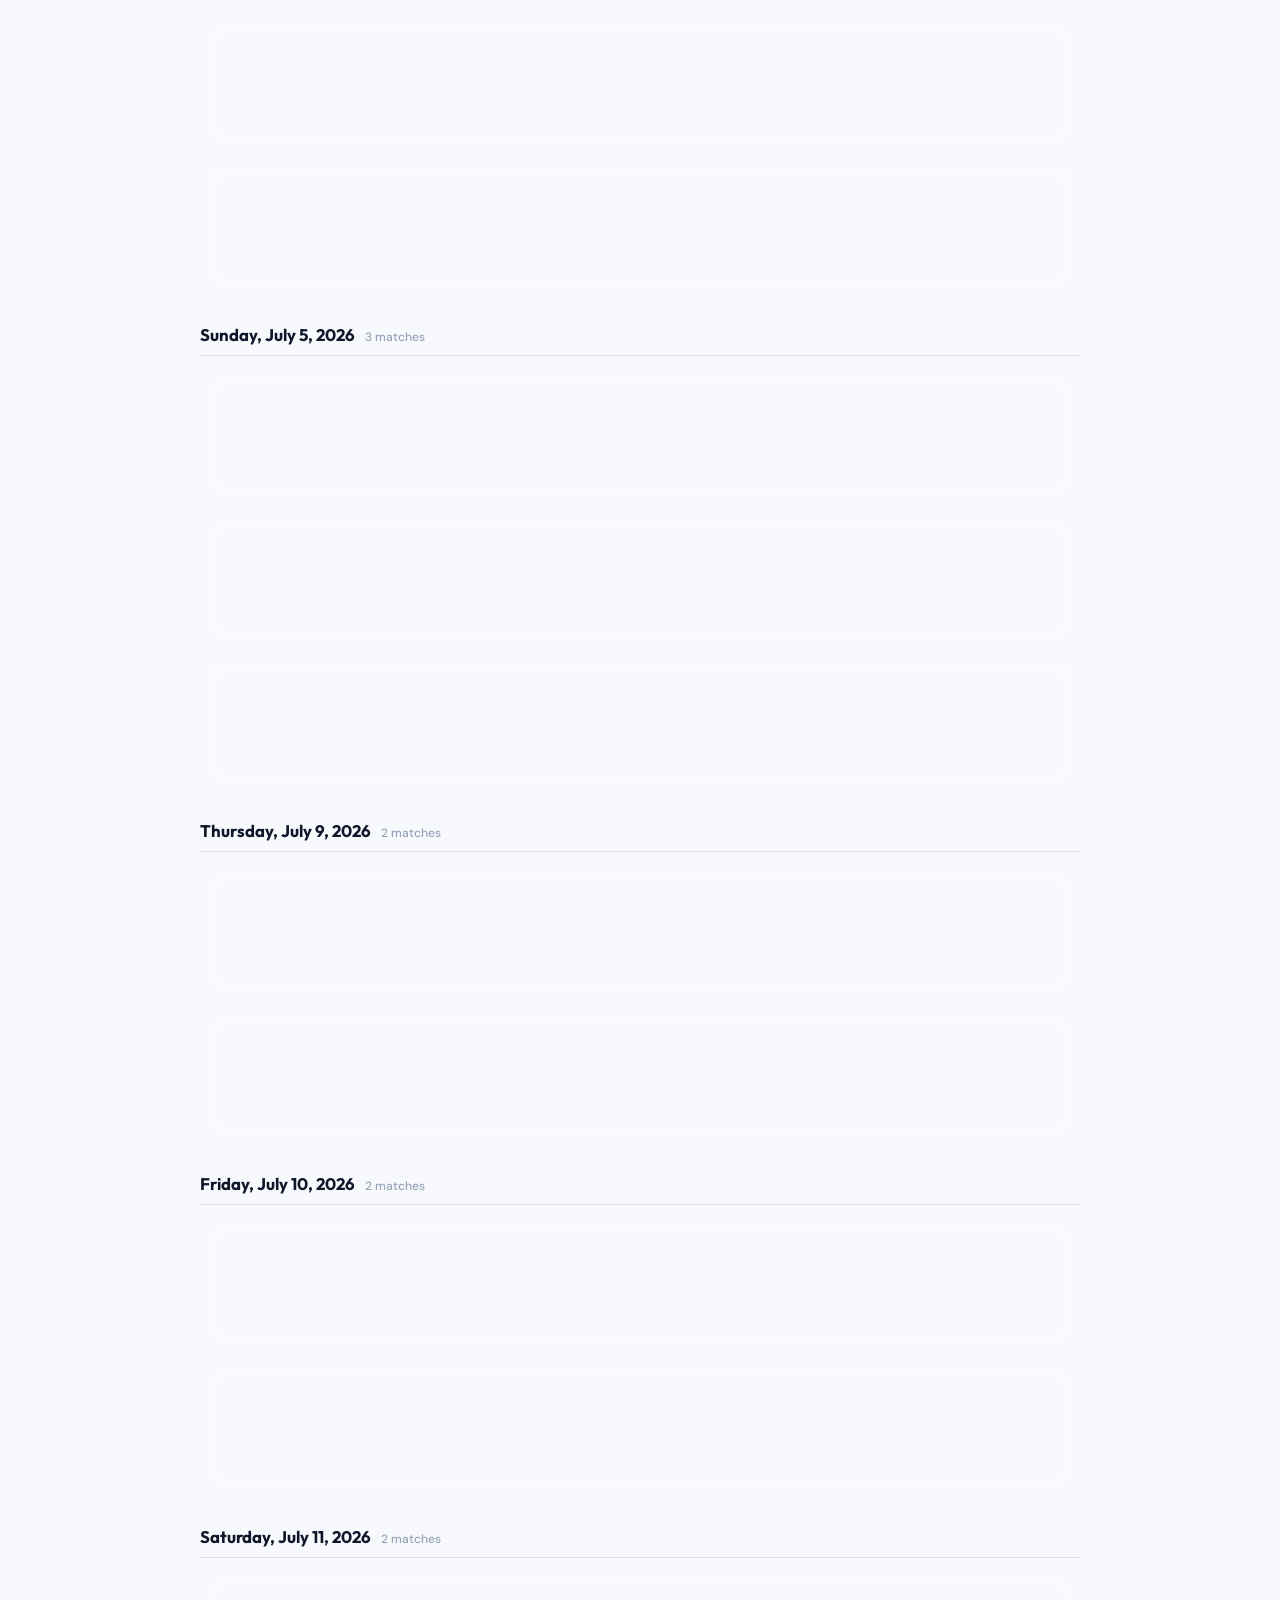
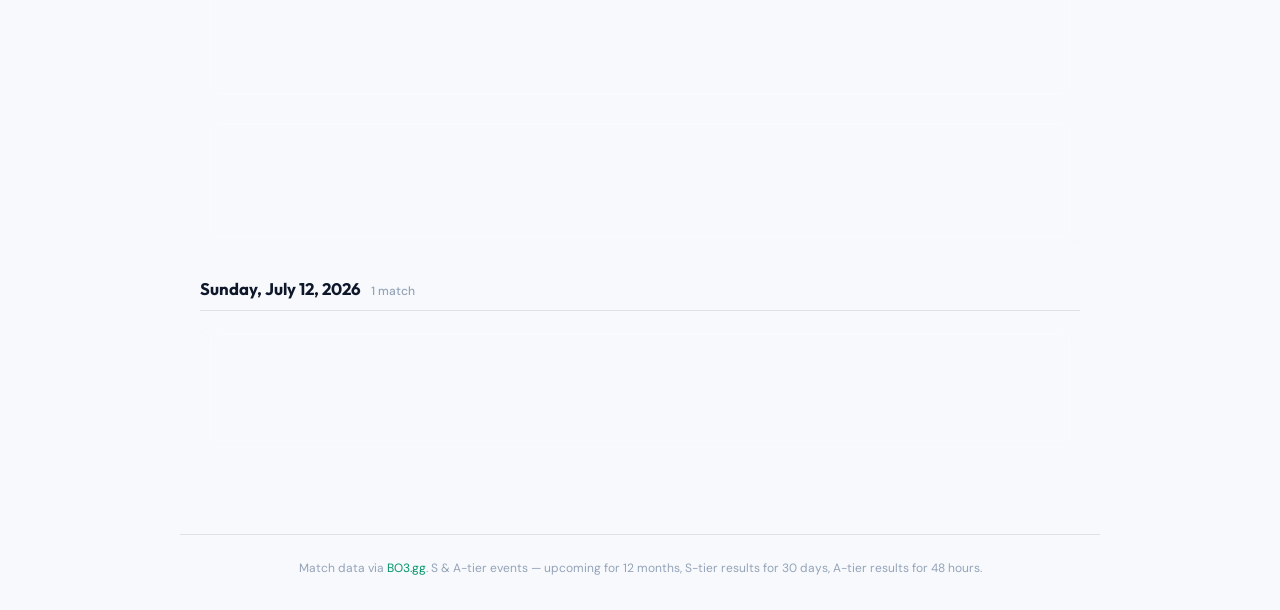
==== commit afebd74f: "Fix CS2 S-tier coverage and add team rosters with top teams bar. Fetches all BO3 pages, keeps S-tier" ====
--- a/cs2.html
+++ b/cs2.html
@@ -52,12 +52,20 @@
       </div>
       <div class="stat-card">
         <span class="stat-value" id="stat-finished">—</span>
-        <span class="stat-label">Last 48h</span>
+        <span class="stat-label">Recent results</span>
       </div>
       <div class="stat-card">
         <span class="stat-value" id="stat-total">—</span>
         <span class="stat-label">Total matches</span>
       </div>
+    </section>
+
+    <section class="top-teams" aria-label="Top ranked teams">
+      <div class="top-teams-head">
+        <h2 class="top-teams-title">Top teams</h2>
+        <p class="top-teams-hint">BO3 world rank · click for roster</p>
+      </div>
+      <div id="top-teams-list" class="top-teams-list"></div>
     </section>
 
     <section class="controls" aria-label="Filters">
@@ -75,10 +83,10 @@
         <div class="control-group">
           <label for="status-filter">Status</label>
           <select id="status-filter">
-            <option value="all">All matches</option>
-            <option value="upcoming" selected>Upcoming only</option>
+            <option value="all" selected>All matches</option>
+            <option value="upcoming">Upcoming only</option>
             <option value="live">Live only</option>
-            <option value="finished">Results (48h)</option>
+            <option value="finished">Results only</option>
           </select>
         </div>
       </div>
@@ -130,11 +138,29 @@
   </main>
 
   <footer class="site-footer">
-    <p>Match data via <a href="https://bo3.gg" target="_blank" rel="noopener">BO3.gg</a>. S-Tier &amp; A-Tier events for the next 12 months plus results from the last 48 hours.</p>
+    <p>Match data via <a href="https://bo3.gg" target="_blank" rel="noopener">BO3.gg</a>. S &amp; A-tier events — upcoming for 12 months, S-tier results for 30 days, A-tier results for 48 hours.</p>
   </footer>
+
+  <div id="roster-modal" class="modal" hidden aria-hidden="true">
+    <div class="modal-backdrop" data-close-roster></div>
+    <div class="modal-panel" role="dialog" aria-modal="true" aria-labelledby="roster-title">
+      <header class="modal-header">
+        <div class="modal-title-wrap">
+          <img id="roster-logo" class="squad-logo" src="" alt="" width="48" height="48" hidden>
+          <div>
+            <h2 id="roster-title" class="modal-title">Team roster</h2>
+            <p id="roster-subtitle" class="modal-subtitle"></p>
+          </div>
+        </div>
+        <button type="button" class="modal-close" id="roster-close" aria-label="Close roster panel">&times;</button>
+      </header>
+      <div id="roster-body" class="modal-body"></div>
+    </div>
+  </div>
 
   <script src="shared.js"></script>
   <script src="data/cs2-matches.js"></script>
+  <script src="data/cs2-rosters.js"></script>
   <script src="cs2.js"></script>
 </body>
 </html>
--- a/styles.css
+++ b/styles.css
@@ -203,6 +203,82 @@
   border-radius: 4px;
 }
 
+.top-teams {
+  margin-bottom: 1rem;
+}
+
+.top-teams-head {
+  display: flex;
+  align-items: baseline;
+  justify-content: space-between;
+  gap: 0.75rem;
+  margin-bottom: 0.65rem;
+}
+
+.top-teams-title {
+  margin: 0;
+  font-family: var(--font-display);
+  font-size: 0.95rem;
+  font-weight: 700;
+}
+
+.top-teams-hint {
+  margin: 0;
+  font-size: 0.72rem;
+  color: var(--text-muted);
+}
+
+.top-teams-list {
+  display: flex;
+  gap: 0.45rem;
+  overflow-x: auto;
+  padding-bottom: 0.25rem;
+  -webkit-overflow-scrolling: touch;
+  scrollbar-width: thin;
+}
+
+.top-team-chip {
+  display: inline-flex;
+  align-items: center;
+  gap: 0.4rem;
+  padding: 0.4rem 0.65rem;
+  border: 1px solid var(--border-strong);
+  border-radius: 999px;
+  background: var(--bg-card);
+  font-family: inherit;
+  font-size: 0.78rem;
+  color: var(--text);
+  white-space: nowrap;
+  flex-shrink: 0;
+}
+
+button.top-team-chip {
+  cursor: pointer;
+  transition: border-color 0.15s, box-shadow 0.15s;
+}
+
+button.top-team-chip:hover {
+  border-color: var(--accent);
+  box-shadow: 0 0 0 3px var(--accent-glow);
+}
+
+.top-team-logo {
+  width: 1.4rem;
+  height: 1.4rem;
+  object-fit: contain;
+  border-radius: 4px;
+}
+
+.top-team-rank {
+  font-weight: 700;
+  color: var(--accent-2);
+  font-size: 0.7rem;
+}
+
+.top-team-name {
+  font-weight: 600;
+}
+
 .brand h1 {
   margin: 0;
   font-family: var(--font-display);
@@ -937,6 +1013,24 @@
   color: var(--text-dim);
 }
 
+.player-avatar {
+  flex-shrink: 0;
+  width: 2.25rem;
+  height: 2.25rem;
+  border-radius: 6px;
+  object-fit: cover;
+  background: var(--bg-card-hover);
+}
+
+.squad-logo {
+  width: 48px;
+  height: 48px;
+  object-fit: contain;
+  border-radius: 6px;
+  box-shadow: 0 1px 4px rgba(15, 23, 42, 0.12);
+  flex-shrink: 0;
+}
+
 @media (max-width: 720px) {
   .modal {
     padding: 0;
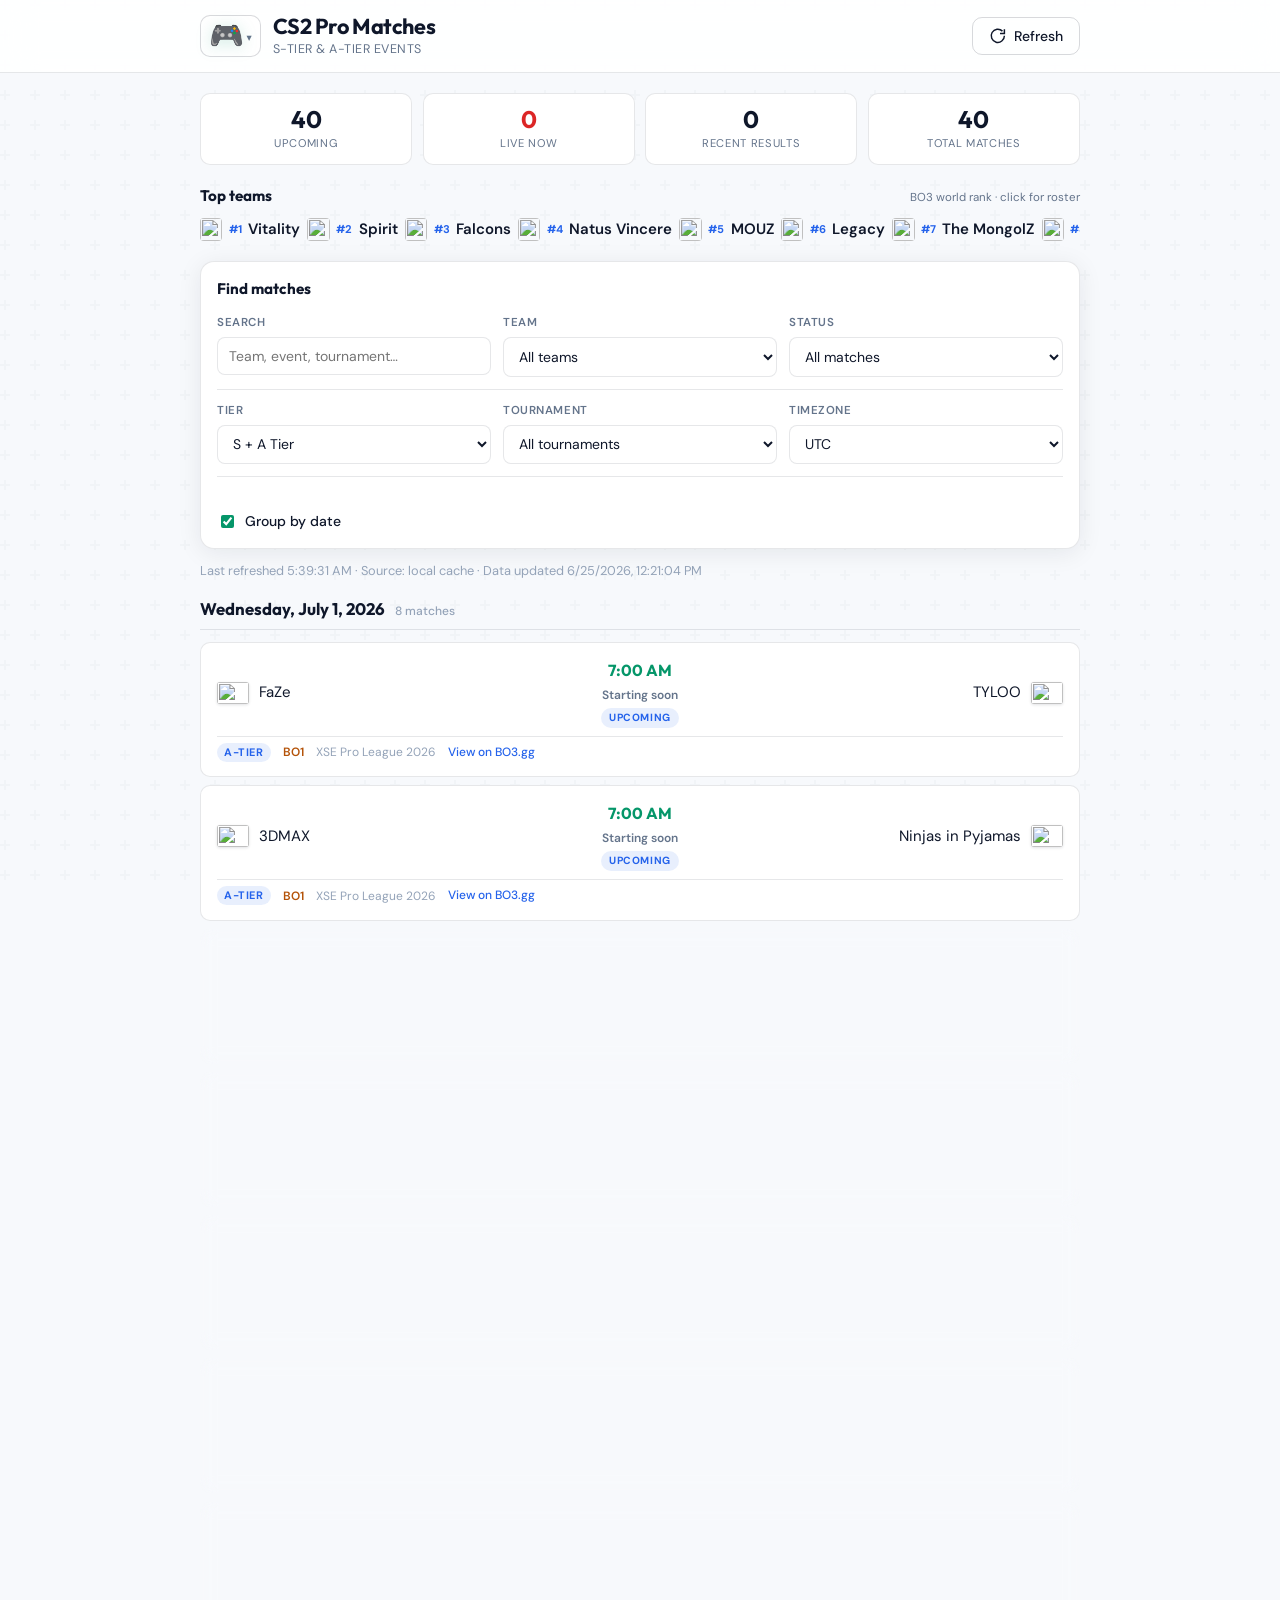
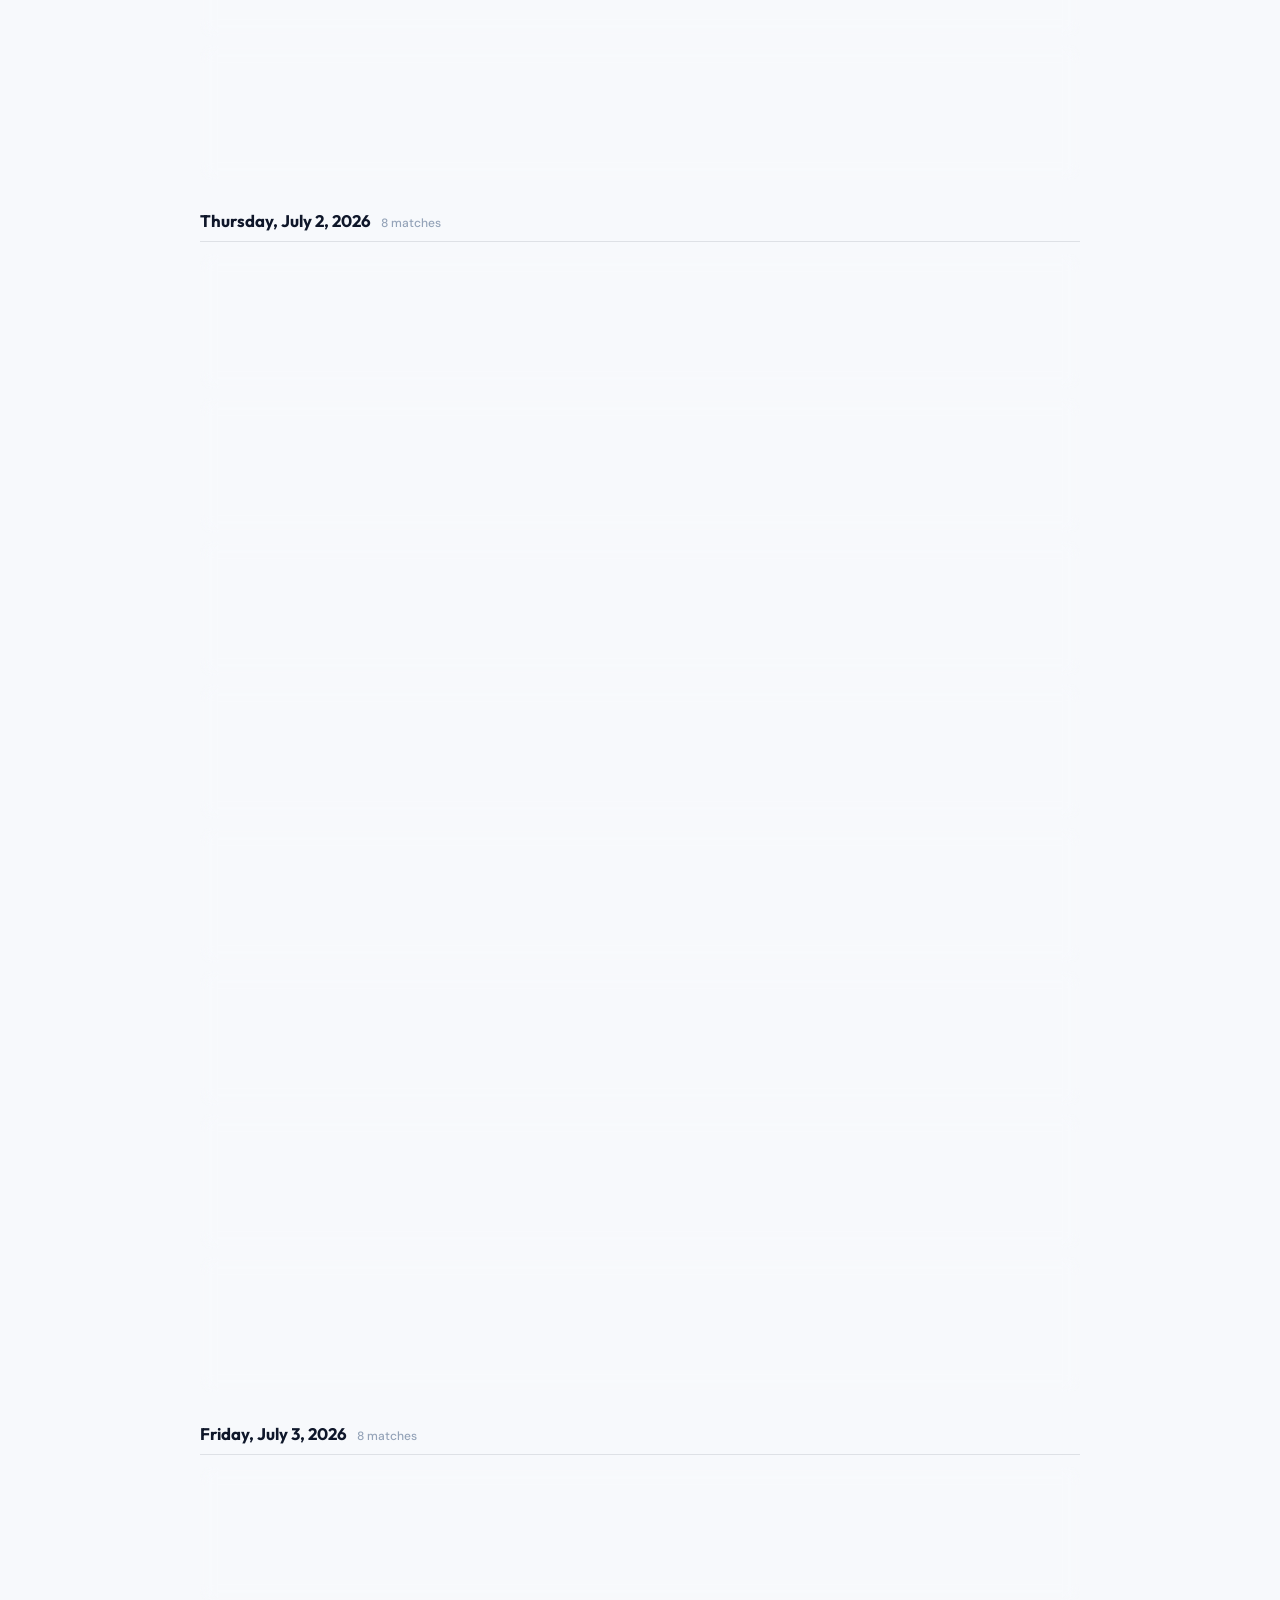
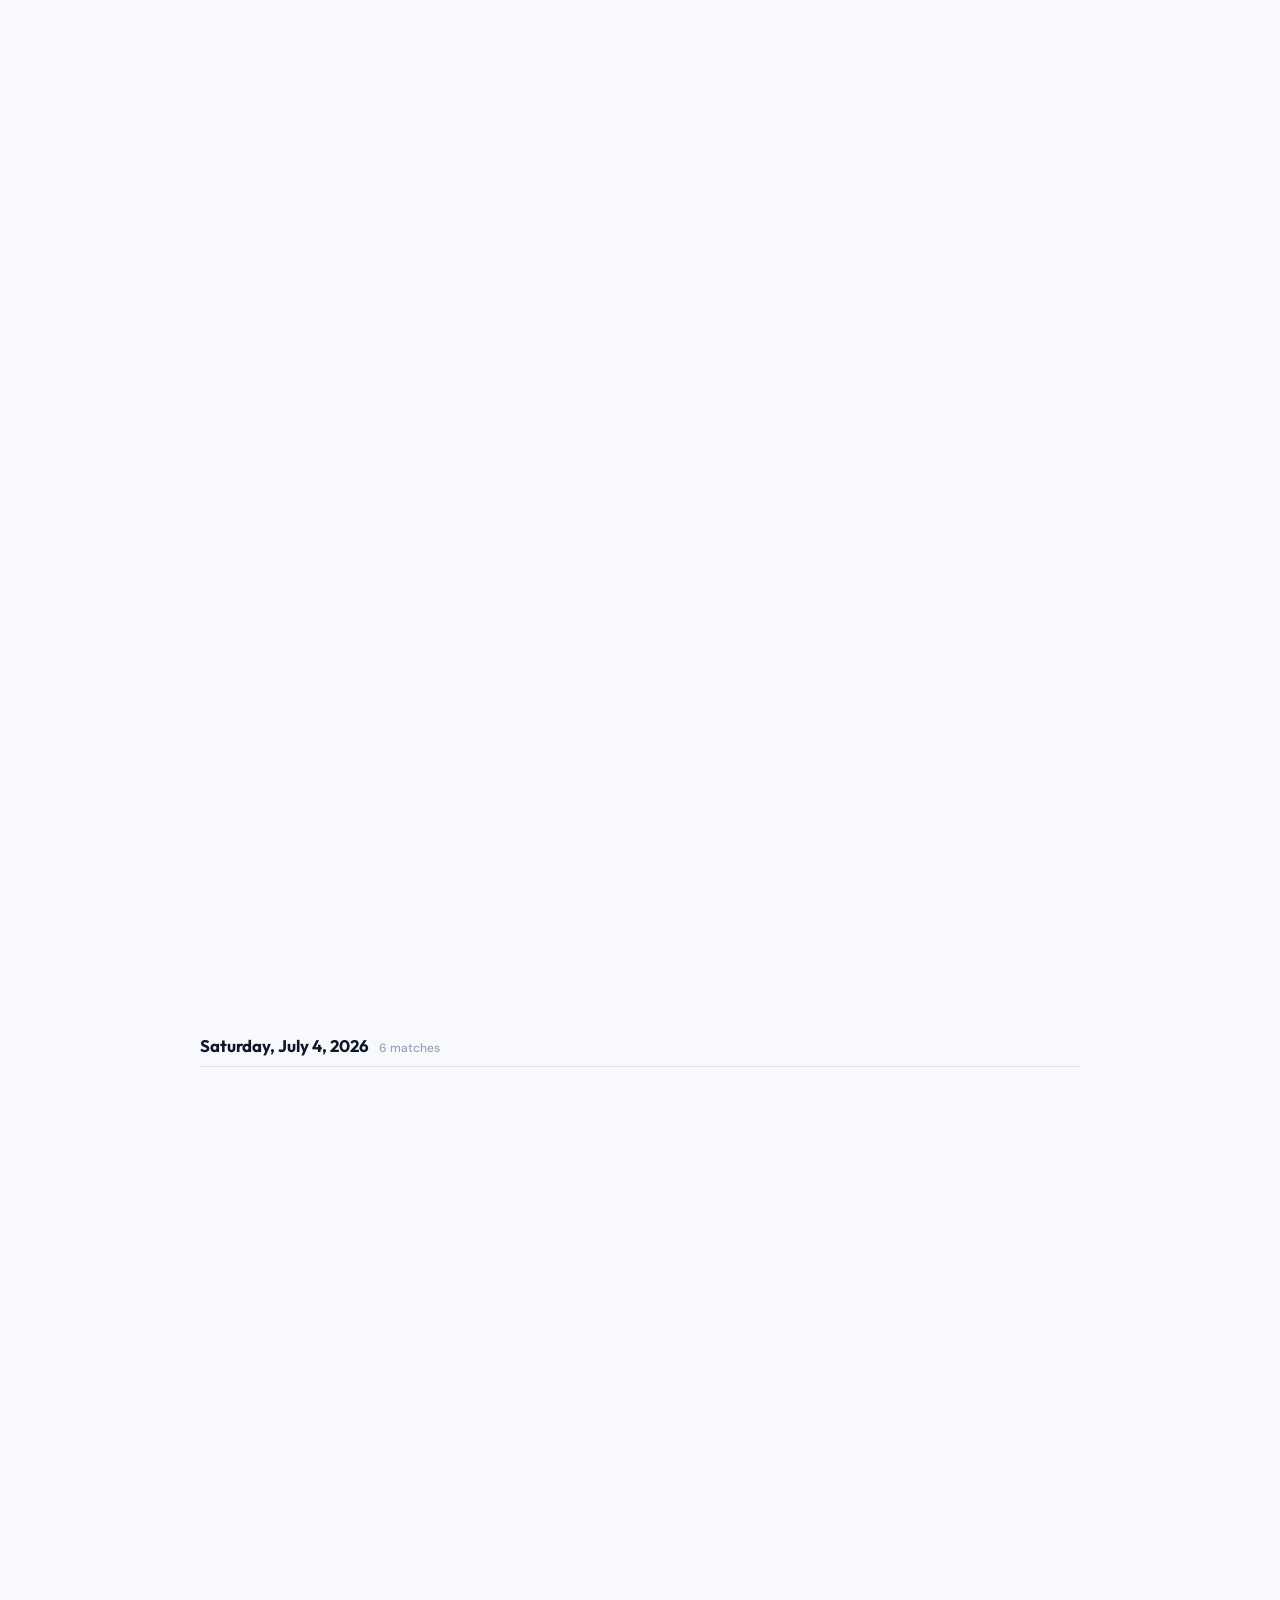
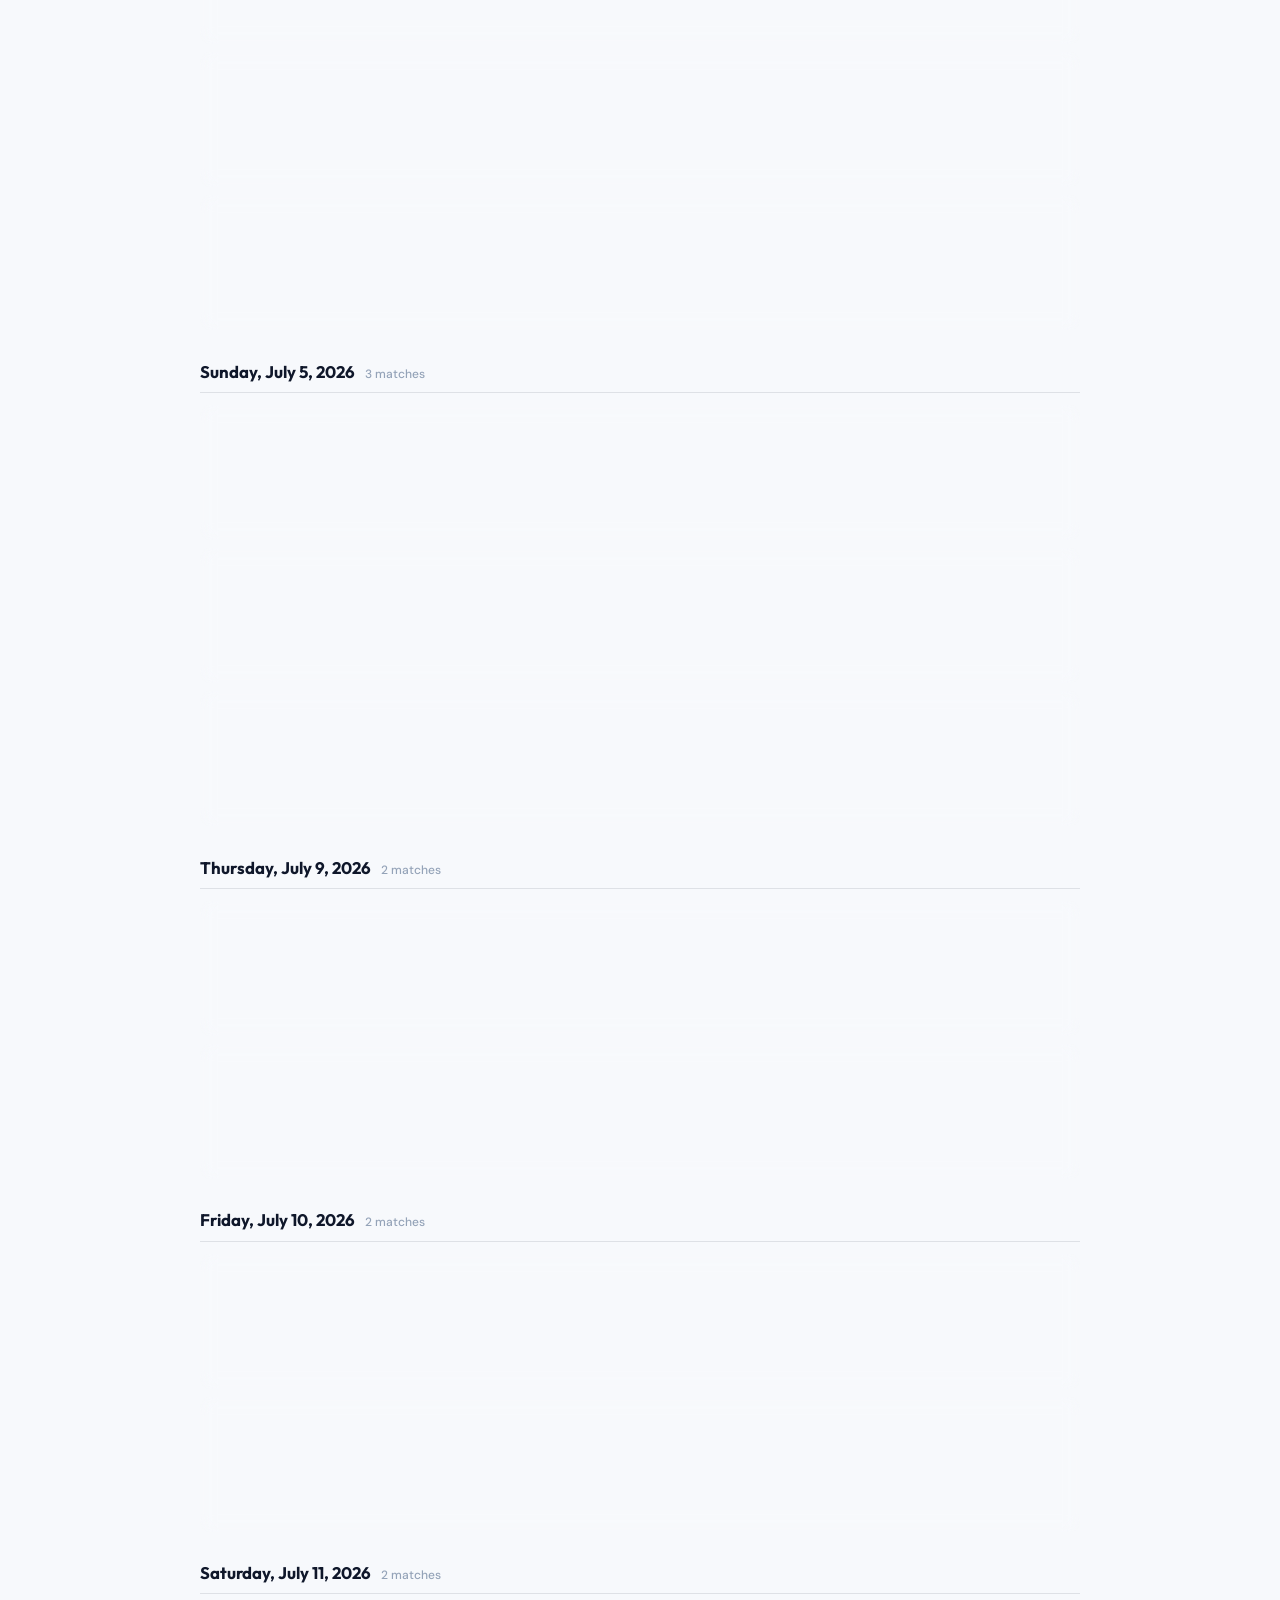
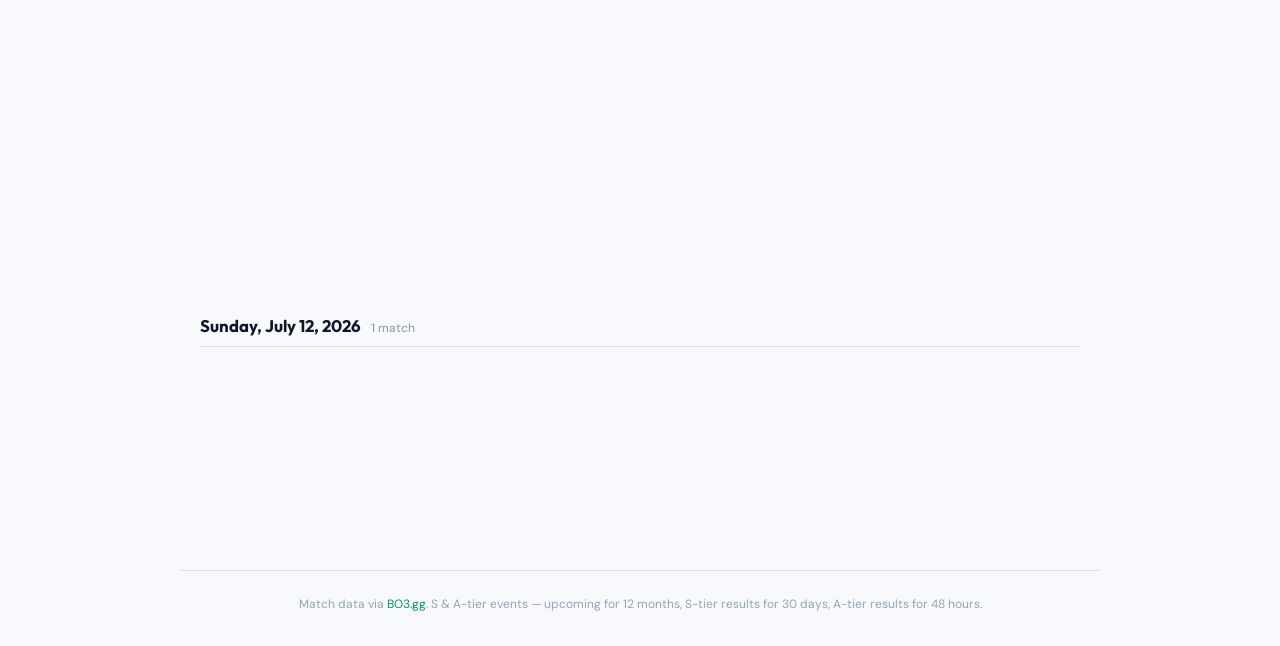
==== commit cc5d63be: "Add Find matches heading to the search and filter section. Co-authored-by: Cursor <cursoragent@curso" ====
--- a/cs2.html
+++ b/cs2.html
@@ -68,7 +68,8 @@
       <div id="top-teams-list" class="top-teams-list"></div>
     </section>
 
-    <section class="controls" aria-label="Filters">
+    <section class="controls" aria-labelledby="controls-heading">
+      <h2 class="controls-title" id="controls-heading">Find matches</h2>
       <div class="controls-row">
         <div class="control-group control-search">
           <label for="search-input">Search</label>
--- a/styles.css
+++ b/styles.css
@@ -351,6 +351,344 @@
   padding: 1.25rem 1.25rem 3rem;
 }
 
+/* Standings — one dropdown per stage */
+.standings-stages {
+  display: flex;
+  flex-direction: column;
+  gap: 0.5rem;
+  margin-bottom: 0.75rem;
+}
+
+.stage-dropdown {
+  background: var(--bg-card);
+  border: 1px solid var(--border);
+  border-radius: var(--radius);
+  backdrop-filter: blur(12px);
+  box-shadow: var(--shadow);
+  overflow: hidden;
+}
+
+.stage-dropdown-summary {
+  cursor: pointer;
+  list-style: none;
+  user-select: none;
+}
+
+.stage-dropdown-summary::-webkit-details-marker {
+  display: none;
+}
+
+.stage-dropdown-summary::marker {
+  content: "";
+  display: none;
+}
+
+.stage-dropdown-summary-inner {
+  display: flex;
+  align-items: center;
+  justify-content: space-between;
+  gap: 0.75rem;
+  padding: 0.85rem 1rem;
+  transition: background 0.15s;
+}
+
+.stage-dropdown[open] > .stage-dropdown-summary .stage-dropdown-summary-inner {
+  border-bottom: 1px solid var(--border);
+  background: rgba(5, 150, 105, 0.04);
+}
+
+.stage-dropdown-summary:hover .stage-dropdown-summary-inner {
+  background: var(--bg-card-hover);
+}
+
+.stage-dropdown[open] > .stage-dropdown-summary:hover .stage-dropdown-summary-inner {
+  background: rgba(5, 150, 105, 0.06);
+}
+
+.stage-dropdown:not([open]) > .stage-dropdown-body {
+  display: none;
+}
+
+.stage-dropdown-label {
+  display: flex;
+  flex-direction: column;
+  gap: 0.12rem;
+  min-width: 0;
+}
+
+.stage-dropdown-title {
+  font-family: var(--font-display);
+  font-size: 0.92rem;
+  font-weight: 700;
+  color: var(--text);
+}
+
+.stage-dropdown-meta {
+  font-size: 0.72rem;
+  color: var(--text-muted);
+}
+
+.stage-caret {
+  flex-shrink: 0;
+  font-size: 0.7rem;
+  color: var(--accent);
+  font-weight: 700;
+  transition: transform 0.2s ease;
+}
+
+.stage-dropdown[open] .stage-caret {
+  transform: rotate(180deg);
+}
+
+.stage-dropdown-body {
+  padding: 0.75rem 1rem 1rem;
+  background: var(--bg-deep);
+}
+
+.standings-grid {
+  display: grid;
+  grid-template-columns: repeat(auto-fill, minmax(14rem, 1fr));
+  gap: 0.85rem;
+}
+
+.standings-group {
+  background: var(--bg-card);
+  border: 1px solid var(--border);
+  border-radius: var(--radius-sm);
+  padding: 0.65rem 0.75rem 0.75rem;
+}
+
+.standings-group-title {
+  margin: 0 0 0.45rem;
+  font-family: var(--font-display);
+  font-size: 0.78rem;
+  font-weight: 700;
+  color: var(--text);
+}
+
+.standings-empty {
+  margin: 0 0 0.75rem;
+  padding: 0.85rem 1rem;
+  font-size: 0.85rem;
+  color: var(--text-muted);
+  background: var(--bg-card);
+  border: 1px solid var(--border);
+  border-radius: var(--radius);
+}
+
+.standings-table-wrap {
+  overflow-x: auto;
+}
+
+.standings-table {
+  width: 100%;
+  border-collapse: collapse;
+  font-size: 0.74rem;
+  font-variant-numeric: tabular-nums;
+}
+
+.standings-table th,
+.standings-table td {
+  padding: 0.35rem 0.25rem;
+  border-bottom: 1px solid var(--border);
+  text-align: right;
+  white-space: nowrap;
+}
+
+.standings-table th {
+  font-size: 0.65rem;
+  font-weight: 700;
+  text-transform: uppercase;
+  letter-spacing: 0.04em;
+  color: var(--text-muted);
+}
+
+.standings-table tbody tr:last-child td {
+  border-bottom: none;
+}
+
+.standings-cell-team {
+  text-align: left !important;
+  max-width: 9rem;
+}
+
+.standings-team {
+  display: inline-flex;
+  align-items: center;
+  gap: 0.35rem;
+  min-width: 0;
+}
+
+.standings-flag {
+  flex-shrink: 0;
+  border-radius: 2px;
+  box-shadow: 0 0 0 1px rgba(15, 23, 42, 0.08);
+}
+
+.standings-team-name,
+.standings-team-link {
+  overflow: hidden;
+  text-overflow: ellipsis;
+  white-space: nowrap;
+  font-weight: 600;
+  color: var(--text);
+}
+
+.standings-team-link {
+  border: none;
+  background: none;
+  padding: 0;
+  font: inherit;
+  cursor: pointer;
+  text-align: left;
+}
+
+.standings-team-link:hover {
+  color: var(--accent);
+  text-decoration: underline;
+}
+
+.standings-pts {
+  font-weight: 700;
+  color: var(--accent-2);
+}
+
+.standings-row-top {
+  background: rgba(5, 150, 105, 0.06);
+}
+
+.standings-row-third {
+  background: rgba(234, 179, 8, 0.05);
+}
+
+.knockout-fixtures {
+  list-style: none;
+  margin: 0;
+  padding: 0;
+  display: flex;
+  flex-direction: column;
+  gap: 0.45rem;
+}
+
+.knockout-fixture {
+  display: flex;
+  align-items: center;
+  justify-content: space-between;
+  gap: 0.65rem;
+  padding: 0.55rem 0.65rem;
+  background: var(--bg-card);
+  border: 1px solid var(--border);
+  border-radius: var(--radius-sm);
+}
+
+.knockout-fixture.is-live {
+  border-color: rgba(220, 38, 38, 0.3);
+  background: rgba(220, 38, 38, 0.04);
+}
+
+.knockout-fixture-teams {
+  display: grid;
+  grid-template-columns: 1fr auto 1fr;
+  align-items: center;
+  gap: 0.5rem;
+  flex: 1;
+  min-width: 0;
+}
+
+.knockout-fixture-team {
+  min-width: 0;
+}
+
+.knockout-fixture-team:first-child .standings-team {
+  justify-content: flex-start;
+}
+
+.knockout-fixture-team:last-child .standings-team {
+  justify-content: flex-end;
+  flex-direction: row-reverse;
+}
+
+.knockout-fixture-team:last-child .standings-team-name,
+.knockout-fixture-team:last-child .standings-team-link {
+  text-align: right;
+}
+
+.knockout-fixture-score {
+  text-align: center;
+  flex-shrink: 0;
+}
+
+.fixture-badge {
+  flex-shrink: 0;
+  font-size: 0.62rem;
+  font-weight: 700;
+  text-transform: uppercase;
+  letter-spacing: 0.04em;
+  padding: 0.15rem 0.4rem;
+  border-radius: 999px;
+  white-space: nowrap;
+}
+
+.fixture-live {
+  background: rgba(220, 38, 38, 0.1);
+  color: var(--live);
+}
+
+.fixture-finished {
+  background: rgba(15, 23, 42, 0.06);
+  color: var(--text-muted);
+}
+
+.fixture-upcoming {
+  background: rgba(37, 99, 235, 0.08);
+  color: var(--accent-2);
+  font-size: 0.6rem;
+  text-transform: none;
+  letter-spacing: 0;
+  font-weight: 600;
+}
+
+.knockout-score {
+  font-weight: 700;
+  font-size: 0.78rem;
+  color: var(--text);
+}
+
+.knockout-score-live {
+  color: var(--live);
+}
+
+.knockout-score-tbd {
+  color: var(--text-dim);
+  font-weight: 500;
+}
+
+.knockout-placeholder {
+  font-size: 0.74rem;
+  font-weight: 600;
+  color: var(--text-dim);
+  font-family: var(--font-display);
+}
+
+.knockout-fixture.is-finished .knockout-score {
+  color: var(--accent-2);
+}
+
+@media (max-width: 480px) {
+  .standings-hide-sm {
+    display: none;
+  }
+
+  .knockout-fixture {
+    flex-direction: column;
+    align-items: stretch;
+  }
+
+  .fixture-badge {
+    align-self: flex-start;
+  }
+}
+
 /* Stats bar */
 .stats-bar {
   display: grid;
@@ -410,6 +748,13 @@
   margin-bottom: 0.75rem;
   backdrop-filter: blur(12px);
   box-shadow: var(--shadow);
+}
+
+.controls-title {
+  margin: 0 0 0.85rem;
+  font-family: var(--font-display);
+  font-size: 0.95rem;
+  font-weight: 700;
 }
 
 .controls-row {
